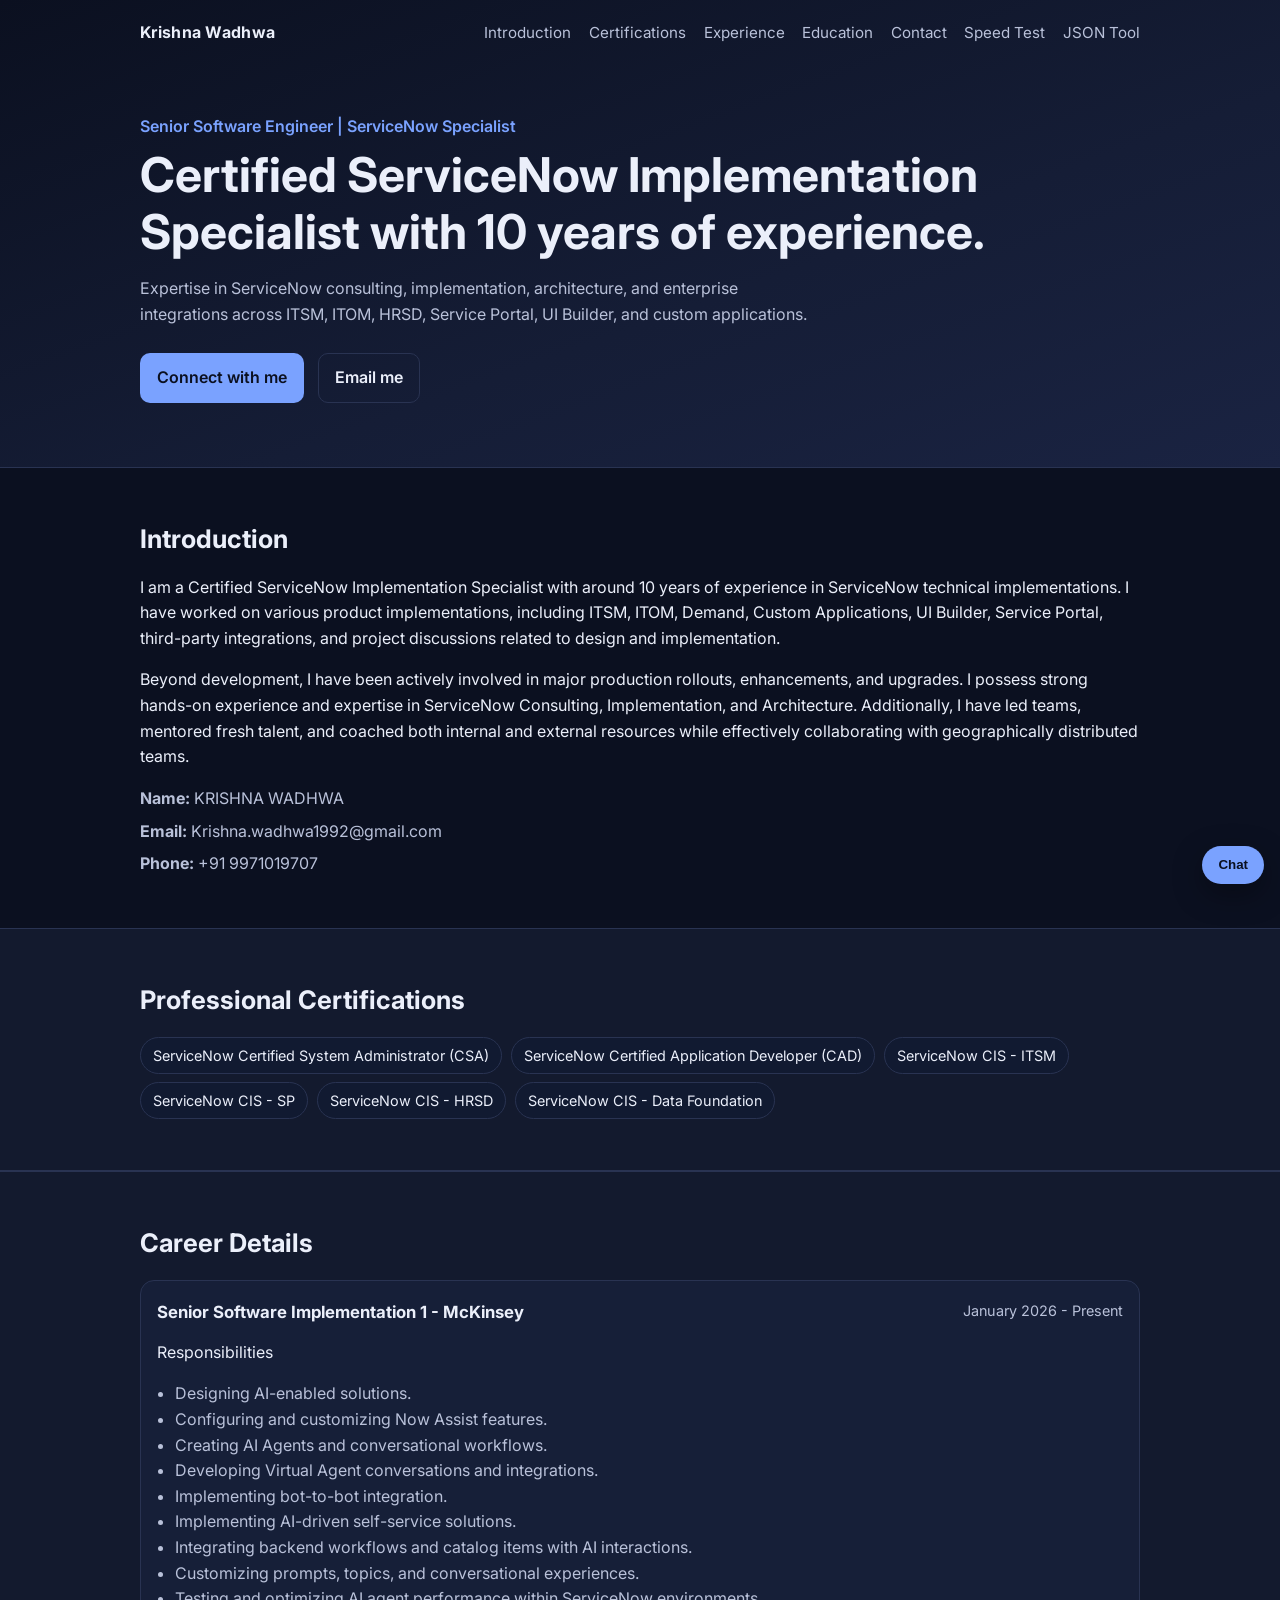
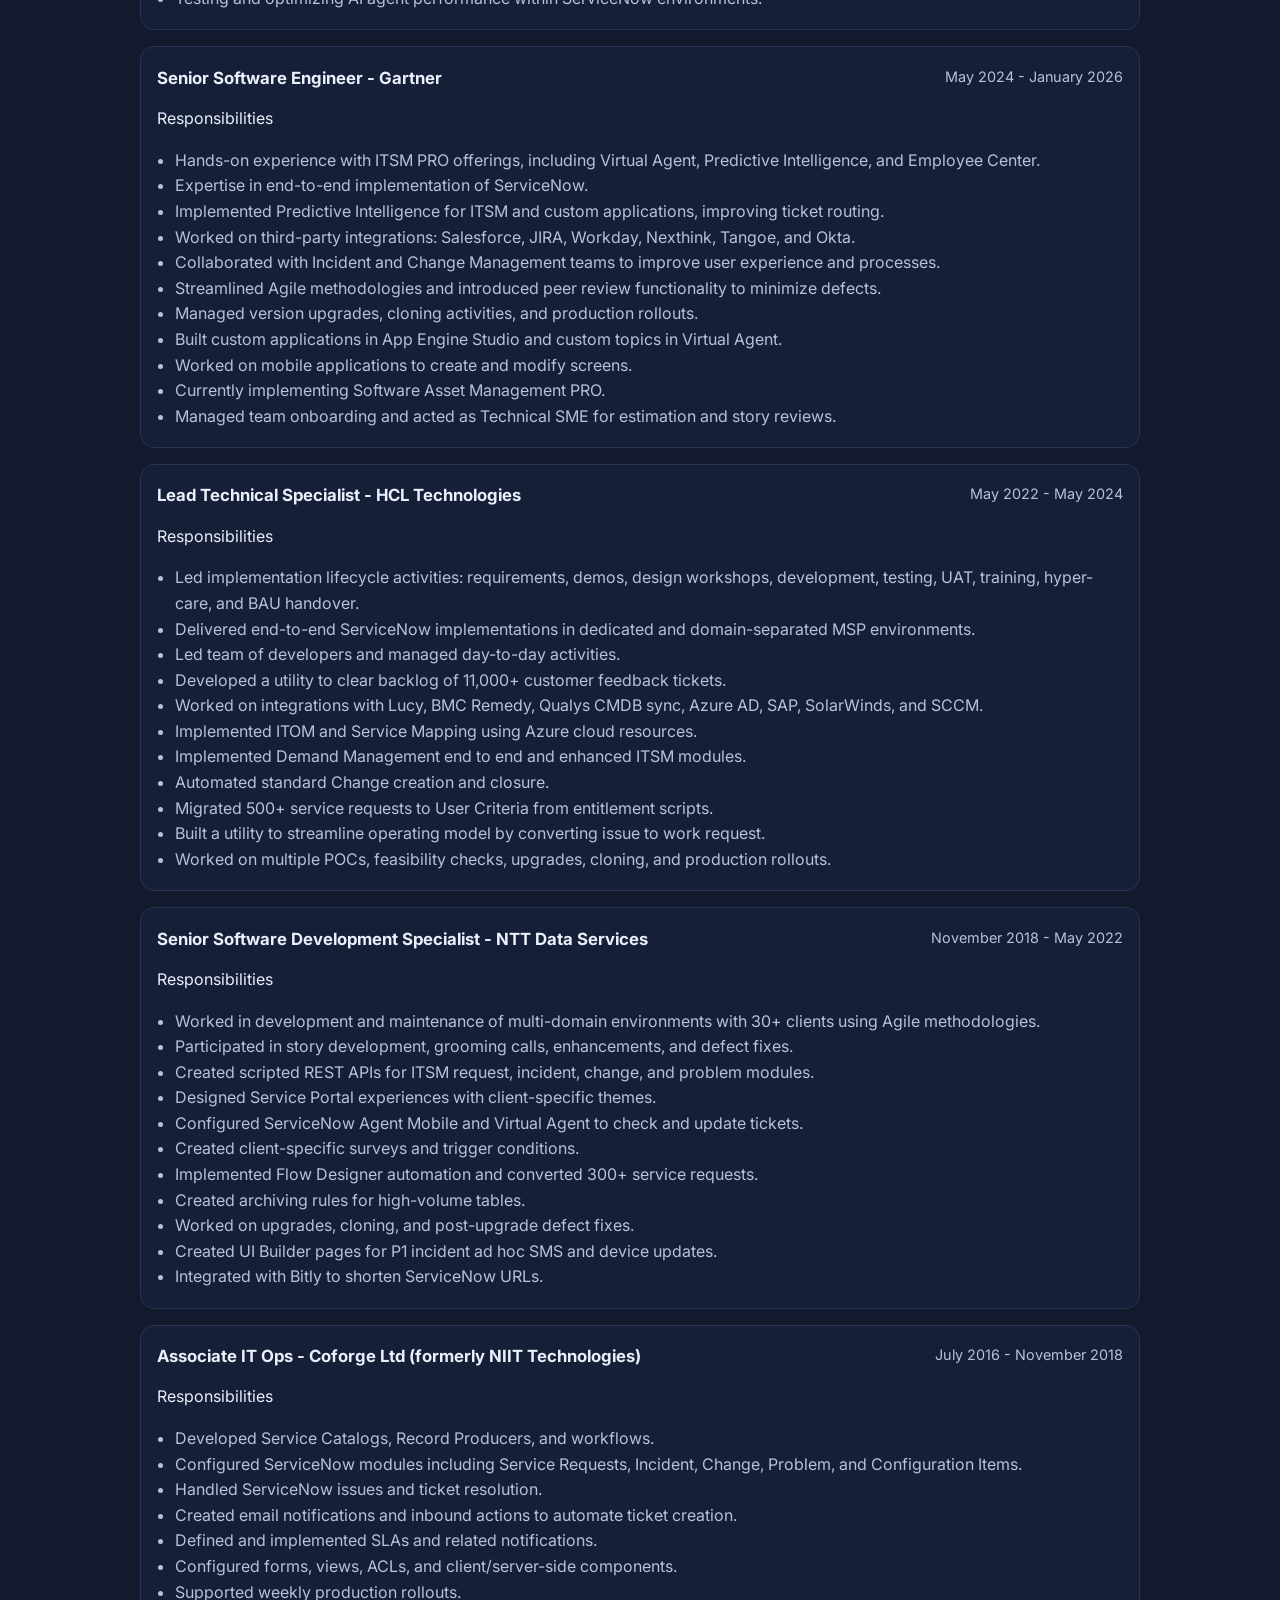
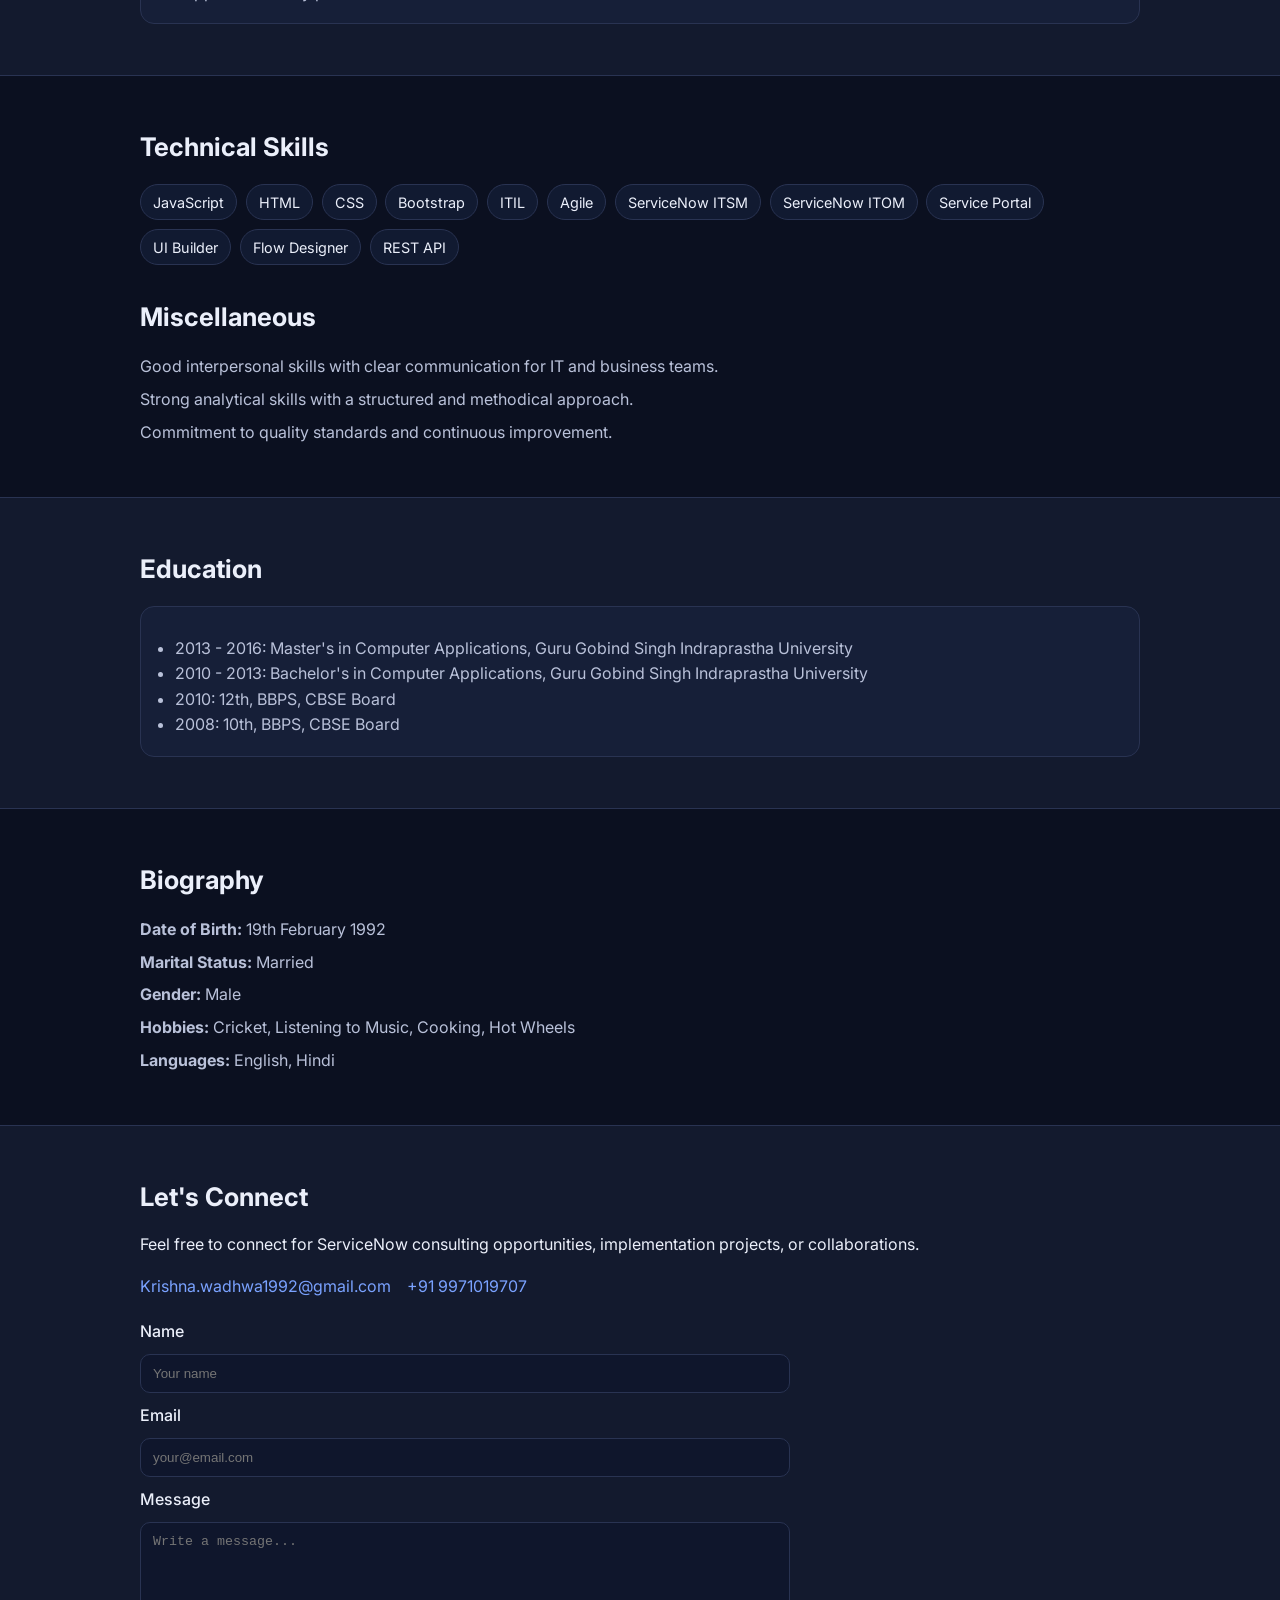
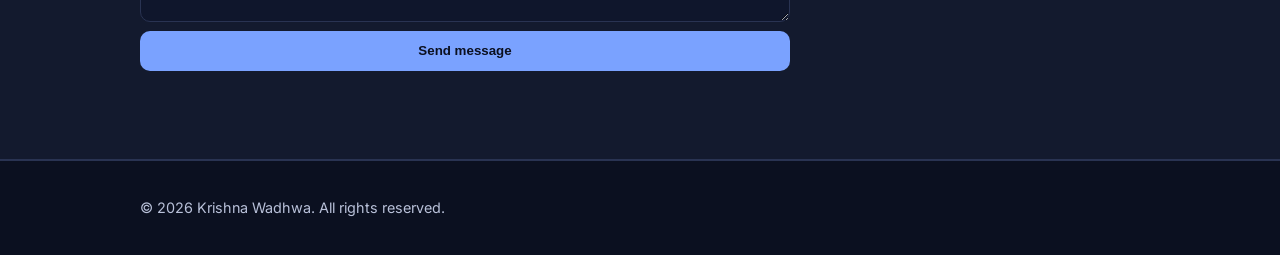
==== index.html @ 8767abd0 "Add bot-to-bot integration to McKinsey responsibilities Co-Authored-By: Claude Sonnet 5 <noreply@ant" ====
<!doctype html>
<html lang="en">
  <head>
    <meta charset="UTF-8" />
    <meta name="viewport" content="width=device-width, initial-scale=1.0" />
    <title>Krishna Wadhwa | Resume</title>
    <meta
      name="description"
      content="Krishna Wadhwa - Certified ServiceNow Implementation Specialist with 10 years of experience in implementation, consulting, and architecture."
    />
    <link rel="preconnect" href="https://fonts.googleapis.com" />
    <link rel="preconnect" href="https://fonts.gstatic.com" crossorigin />
    <link
      href="https://fonts.googleapis.com/css2?family=Inter:wght@400;500;600;700;800&display=swap"
      rel="stylesheet"
    />
    <link rel="stylesheet" href="styles.css" />
  </head>
  <body>
    <header class="hero" id="top">
      <nav class="container nav">
        <a class="logo" href="#top">Krishna Wadhwa</a>
        <div class="nav-links">
          <a href="#about">Introduction</a>
          <a href="#certifications">Certifications</a>
          <a href="#experience">Experience</a>
          <a href="#education">Education</a>
          <a href="#contact">Contact</a>
          <a href="speed-test.html">Speed Test</a>
          <a href="json-tool.html">JSON Tool</a>
        </div>
      </nav>

      <div class="container hero-content">
        <p class="eyebrow">Senior Software Engineer | ServiceNow Specialist</p>
        <h1>Certified ServiceNow Implementation Specialist with <span class="years-exp">10</span> years of experience.</h1>
        <p class="hero-text">
          Expertise in ServiceNow consulting, implementation, architecture, and
          enterprise integrations across ITSM, ITOM, HRSD, Service Portal, UI
          Builder, and custom applications.
        </p>
        <div class="hero-actions">
          <a class="btn btn-primary" href="#contact">Connect with me</a>
          <a class="btn btn-secondary" href="mailto:Krishna.wadhwa1992@gmail.com">Email me</a>
        </div>
      </div>
    </header>

    <main>
      <section class="section container" id="about">
        <h2>Introduction</h2>
        <p>
          I am a Certified ServiceNow Implementation Specialist with around
          <span class="years-exp">10</span> years of experience in ServiceNow
          technical implementations. I have
          worked on various product implementations, including ITSM, ITOM,
          Demand, Custom Applications, UI Builder, Service Portal, third-party
          integrations, and project discussions related to design and
          implementation.
        </p>
        <p>
          Beyond development, I have been actively involved in major production
          rollouts, enhancements, and upgrades. I possess strong hands-on
          experience and expertise in ServiceNow Consulting, Implementation, and
          Architecture. Additionally, I have led teams, mentored fresh talent,
          and coached both internal and external resources while effectively
          collaborating with geographically distributed teams.
        </p>
        <ul class="quick-facts">
          <li><strong>Name:</strong> KRISHNA WADHWA</li>
          <li><strong>Email:</strong> Krishna.wadhwa1992@gmail.com</li>
          <li><strong>Phone:</strong> +91 9971019707</li>
        </ul>
      </section>

      <section class="section section-alt" id="certifications">
        <div class="container">
          <h2>Professional Certifications</h2>
          <ul class="chips">
            <li>ServiceNow Certified System Administrator (CSA)</li>
            <li>ServiceNow Certified Application Developer (CAD)</li>
            <li>ServiceNow CIS - ITSM</li>
            <li>ServiceNow CIS - SP</li>
            <li>ServiceNow CIS - HRSD</li>
            <li>ServiceNow CIS - Data Foundation</li>
          </ul>
        </div>
      </section>

      <section class="section section-alt" id="experience">
        <div class="container">
          <h2>Career Details</h2>
          <article class="card">
            <div class="card-top">
              <h3>Senior Software Implementation 1 - McKinsey</h3>
              <span>January 2026 - Present</span>
            </div>
            <p>Responsibilities</p>
            <ul>
              <li>Designing AI-enabled solutions.</li>
              <li>Configuring and customizing Now Assist features.</li>
              <li>Creating AI Agents and conversational workflows.</li>
              <li>Developing Virtual Agent conversations and integrations.</li>
              <li>Implementing bot-to-bot integration.</li>
              <li>Implementing AI-driven self-service solutions.</li>
              <li>Integrating backend workflows and catalog items with AI interactions.</li>
              <li>Customizing prompts, topics, and conversational experiences.</li>
              <li>Testing and optimizing AI agent performance within ServiceNow environments.</li>
            </ul>
          </article>

          <article class="card">
            <div class="card-top">
              <h3>Senior Software Engineer - Gartner</h3>
              <span>May 2024 - January 2026</span>
            </div>
            <p>Responsibilities</p>
            <ul>
              <li>Hands-on experience with ITSM PRO offerings, including Virtual Agent, Predictive Intelligence, and Employee Center.</li>
              <li>Expertise in end-to-end implementation of ServiceNow.</li>
              <li>Implemented Predictive Intelligence for ITSM and custom applications, improving ticket routing.</li>
              <li>Worked on third-party integrations: Salesforce, JIRA, Workday, Nexthink, Tangoe, and Okta.</li>
              <li>Collaborated with Incident and Change Management teams to improve user experience and processes.</li>
              <li>Streamlined Agile methodologies and introduced peer review functionality to minimize defects.</li>
              <li>Managed version upgrades, cloning activities, and production rollouts.</li>
              <li>Built custom applications in App Engine Studio and custom topics in Virtual Agent.</li>
              <li>Worked on mobile applications to create and modify screens.</li>
              <li>Currently implementing Software Asset Management PRO.</li>
              <li>Managed team onboarding and acted as Technical SME for estimation and story reviews.</li>
            </ul>
          </article>

          <article class="card">
            <div class="card-top">
              <h3>Lead Technical Specialist - HCL Technologies</h3>
              <span>May 2022 - May 2024</span>
            </div>
            <p>Responsibilities</p>
            <ul>
              <li>Led implementation lifecycle activities: requirements, demos, design workshops, development, testing, UAT, training, hyper-care, and BAU handover.</li>
              <li>Delivered end-to-end ServiceNow implementations in dedicated and domain-separated MSP environments.</li>
              <li>Led team of developers and managed day-to-day activities.</li>
              <li>Developed a utility to clear backlog of 11,000+ customer feedback tickets.</li>
              <li>Worked on integrations with Lucy, BMC Remedy, Qualys CMDB sync, Azure AD, SAP, SolarWinds, and SCCM.</li>
              <li>Implemented ITOM and Service Mapping using Azure cloud resources.</li>
              <li>Implemented Demand Management end to end and enhanced ITSM modules.</li>
              <li>Automated standard Change creation and closure.</li>
              <li>Migrated 500+ service requests to User Criteria from entitlement scripts.</li>
              <li>Built a utility to streamline operating model by converting issue to work request.</li>
              <li>Worked on multiple POCs, feasibility checks, upgrades, cloning, and production rollouts.</li>
            </ul>
          </article>

          <article class="card">
            <div class="card-top">
              <h3>Senior Software Development Specialist - NTT Data Services</h3>
              <span>November 2018 - May 2022</span>
            </div>
            <p>Responsibilities</p>
            <ul>
              <li>Worked in development and maintenance of multi-domain environments with 30+ clients using Agile methodologies.</li>
              <li>Participated in story development, grooming calls, enhancements, and defect fixes.</li>
              <li>Created scripted REST APIs for ITSM request, incident, change, and problem modules.</li>
              <li>Designed Service Portal experiences with client-specific themes.</li>
              <li>Configured ServiceNow Agent Mobile and Virtual Agent to check and update tickets.</li>
              <li>Created client-specific surveys and trigger conditions.</li>
              <li>Implemented Flow Designer automation and converted 300+ service requests.</li>
              <li>Created archiving rules for high-volume tables.</li>
              <li>Worked on upgrades, cloning, and post-upgrade defect fixes.</li>
              <li>Created UI Builder pages for P1 incident ad hoc SMS and device updates.</li>
              <li>Integrated with Bitly to shorten ServiceNow URLs.</li>
            </ul>
          </article>

          <article class="card">
            <div class="card-top">
              <h3>Associate IT Ops - Coforge Ltd (formerly NIIT Technologies)</h3>
              <span>July 2016 - November 2018</span>
            </div>
            <p>Responsibilities</p>
            <ul>
              <li>Developed Service Catalogs, Record Producers, and workflows.</li>
              <li>Configured ServiceNow modules including Service Requests, Incident, Change, Problem, and Configuration Items.</li>
              <li>Handled ServiceNow issues and ticket resolution.</li>
              <li>Created email notifications and inbound actions to automate ticket creation.</li>
              <li>Defined and implemented SLAs and related notifications.</li>
              <li>Configured forms, views, ACLs, and client/server-side components.</li>
              <li>Supported weekly production rollouts.</li>
            </ul>
          </article>
        </div>
      </section>

      <section class="section container" id="skills">
        <h2>Technical Skills</h2>
        <ul class="chips">
          <li>JavaScript</li>
          <li>HTML</li>
          <li>CSS</li>
          <li>Bootstrap</li>
          <li>ITIL</li>
          <li>Agile</li>
          <li>ServiceNow ITSM</li>
          <li>ServiceNow ITOM</li>
          <li>Service Portal</li>
          <li>UI Builder</li>
          <li>Flow Designer</li>
          <li>REST API</li>
        </ul>

        <h2 class="sub-heading">Miscellaneous</h2>
        <ul class="quick-facts">
          <li>Good interpersonal skills with clear communication for IT and business teams.</li>
          <li>Strong analytical skills with a structured and methodical approach.</li>
          <li>Commitment to quality standards and continuous improvement.</li>
        </ul>
      </section>

      <section class="section section-alt" id="education">
        <div class="container">
          <h2>Education</h2>
          <article class="card">
            <ul>
              <li>2013 - 2016: Master's in Computer Applications, Guru Gobind Singh Indraprastha University</li>
              <li>2010 - 2013: Bachelor's in Computer Applications, Guru Gobind Singh Indraprastha University</li>
              <li>2010: 12th, BBPS, CBSE Board</li>
              <li>2008: 10th, BBPS, CBSE Board</li>
            </ul>
          </article>
        </div>
      </section>

      <section class="section container" id="biography">
        <h2>Biography</h2>
        <ul class="quick-facts">
          <li><strong>Date of Birth:</strong> 19th February 1992</li>
          <li><strong>Marital Status:</strong> Married</li>
          <li><strong>Gender:</strong> Male</li>
          <li><strong>Hobbies:</strong> Cricket, Listening to Music, Cooking, Hot Wheels</li>
          <li><strong>Languages:</strong> English, Hindi</li>
        </ul>
      </section>

      <section class="section section-alt" id="contact">
        <div class="container">
          <h2>Let's Connect</h2>
          <p>
            Feel free to connect for ServiceNow consulting opportunities,
            implementation projects, or collaborations.
          </p>

          <div class="contact-links">
            <a href="mailto:Krishna.wadhwa1992@gmail.com">Krishna.wadhwa1992@gmail.com</a>
            <a href="tel:+919971019707">+91 9971019707</a>
          </div>

          <form class="contact-form" id="contact-form">
            <label for="name">Name</label>
            <input id="name" name="name" type="text" placeholder="Your name" required />

            <label for="email">Email</label>
            <input id="email" name="email" type="email" placeholder="your@email.com" required />

            <label for="message">Message</label>
            <textarea
              id="message"
              name="message"
              rows="5"
              placeholder="Write a message..."
              required
            ></textarea>

            <button class="btn btn-primary" type="submit">Send message</button>
            <p class="form-note" id="form-note" aria-live="polite"></p>
          </form>
        </div>
      </section>
    </main>

    <footer class="footer">
      <div class="container">
        <p>&copy; <span id="year"></span> Krishna Wadhwa. All rights reserved.</p>
      </div>
    </footer>

    <button
      class="chat-toggle"
      id="chat-toggle"
      type="button"
      aria-label="Open chat assistant"
      aria-expanded="false"
      aria-controls="chat-widget"
    >
      Chat
    </button>

    <section class="chat-widget" id="chat-widget" aria-live="polite" hidden>
      <div class="chat-header">
        <h3>Krishna's Assistant</h3>
        <div class="chat-header-actions">
          <button
            class="chat-minimize"
            id="chat-minimize"
            type="button"
            aria-label="Minimize chat"
            aria-expanded="true"
          >
            -
          </button>
          <button class="chat-close" id="chat-close" type="button" aria-label="Close chat">
            x
          </button>
        </div>
      </div>
      <div class="chat-messages" id="chat-messages">
        <div class="chat-message bot">
          Hi! Ask me about Krishna's experience, certifications, skills, or contact details.
        </div>
      </div>
      <form class="chat-input-row" id="chat-form">
        <input
          id="chat-input"
          type="text"
          placeholder="Type your question..."
          autocomplete="off"
          required
        />
        <button type="submit" class="btn btn-primary">Send</button>
      </form>
    </section>

    <script src="script.js"></script>
  </body>
</html>
---- styles.css ----
:root {
  --bg: #0b1020;
  --bg-alt: #131a2e;
  --text: #ebeffa;
  --muted: #b9c1d9;
  --primary: #7aa2ff;
  --primary-strong: #5f8dff;
  --card: #161f38;
  --border: #293352;
  --success: #59d29d;
}

* {
  box-sizing: border-box;
}

html {
  scroll-behavior: smooth;
}

body {
  margin: 0;
  font-family: "Inter", system-ui, -apple-system, Segoe UI, Roboto, sans-serif;
  background: var(--bg);
  color: var(--text);
  line-height: 1.6;
}

a {
  color: var(--primary);
  text-decoration: none;
}

a:hover {
  color: var(--primary-strong);
}

.container {
  width: min(1000px, 92%);
  margin: 0 auto;
}

.hero {
  background: linear-gradient(160deg, #0b1020, #151d36 60%, #1a2342);
  border-bottom: 1px solid var(--border);
}

.nav {
  display: flex;
  align-items: center;
  justify-content: space-between;
  padding: 1.25rem 0;
}

.logo {
  color: var(--text);
  font-weight: 700;
  letter-spacing: 0.3px;
}

.nav-links {
  display: flex;
  gap: 1.1rem;
  flex-wrap: wrap;
}

.nav-links a {
  color: var(--muted);
  font-size: 0.95rem;
}

.hero-content {
  padding: 3rem 0 4rem;
}

.eyebrow {
  margin: 0;
  color: var(--primary);
  font-weight: 600;
}

h1 {
  margin: 0.5rem 0 0;
  font-size: clamp(2rem, 3.8vw, 3rem);
  line-height: 1.18;
}

.hero-text {
  color: var(--muted);
  max-width: 670px;
  margin: 1rem 0 0;
}

.hero-actions {
  display: flex;
  gap: 0.85rem;
  margin-top: 1.6rem;
  flex-wrap: wrap;
}

.btn {
  border-radius: 10px;
  padding: 0.7rem 1rem;
  display: inline-flex;
  align-items: center;
  justify-content: center;
  font-weight: 600;
  border: 1px solid transparent;
  cursor: pointer;
}

.btn-primary {
  background: var(--primary);
  color: #0b1020;
}

.btn-primary:hover {
  background: var(--primary-strong);
  color: #060911;
}

.btn-secondary {
  border-color: var(--border);
  color: var(--text);
  background: transparent;
}

.section {
  padding: 3.2rem 0;
}

.section-alt {
  background: var(--bg-alt);
  border-top: 1px solid var(--border);
  border-bottom: 1px solid var(--border);
}

h2 {
  margin: 0;
  font-size: 1.6rem;
}

.sub-heading {
  margin-top: 2rem;
}

p {
  margin-top: 0.9rem;
}

.quick-facts {
  list-style: none;
  padding: 0;
  margin: 1rem 0 0;
  color: var(--muted);
  display: grid;
  gap: 0.45rem;
}

.card {
  background: var(--card);
  border: 1px solid var(--border);
  border-radius: 14px;
  padding: 1.1rem 1rem;
  margin-top: 1rem;
}

.card-top {
  display: flex;
  justify-content: space-between;
  gap: 0.5rem;
  flex-wrap: wrap;
}

.card h3 {
  margin: 0;
  font-size: 1.05rem;
}

.card span {
  color: var(--muted);
  font-size: 0.9rem;
}

.card ul {
  margin: 0.7rem 0 0;
  padding-left: 1.1rem;
  color: var(--muted);
}

.project-grid {
  display: grid;
  grid-template-columns: repeat(3, minmax(0, 1fr));
  gap: 1rem;
  margin-top: 1rem;
}

.chips {
  margin: 1rem 0 0;
  padding: 0;
  list-style: none;
  display: flex;
  flex-wrap: wrap;
  gap: 0.55rem;
}

.chips li {
  border: 1px solid var(--border);
  background: #111a31;
  border-radius: 999px;
  padding: 0.35rem 0.75rem;
  font-size: 0.9rem;
}

.contact-links {
  display: flex;
  flex-wrap: wrap;
  gap: 1rem;
  margin: 1rem 0 1.2rem;
}

.contact-links a {
  overflow-wrap: anywhere;
}

.contact-form {
  max-width: 650px;
  display: grid;
  gap: 0.6rem;
}

label {
  font-weight: 500;
}

input,
textarea {
  width: 100%;
  border: 1px solid var(--border);
  background: #0f162c;
  color: var(--text);
  border-radius: 10px;
  padding: 0.7rem 0.75rem;
}

input:focus,
textarea:focus {
  outline: 2px solid var(--primary);
  outline-offset: 1px;
}

.form-note {
  margin: 0.25rem 0 0;
  color: var(--success);
  min-height: 1.5rem;
}

.footer {
  border-top: 1px solid var(--border);
  padding: 1.3rem 0;
  color: var(--muted);
  font-size: 0.9rem;
}

.chat-toggle {
  position: fixed;
  right: 1rem;
  bottom: 1rem;
  z-index: 1000;
  border: 0;
  background: var(--primary);
  color: #0b1020;
  font-weight: 700;
  border-radius: 999px;
  padding: 0.72rem 1rem;
  cursor: pointer;
  box-shadow: 0 10px 30px rgba(0, 0, 0, 0.35);
}

.chat-widget {
  position: fixed;
  right: 1rem;
  bottom: 4.3rem;
  z-index: 1001;
  width: min(360px, calc(100vw - 2rem));
  background: #0f162c;
  border: 1px solid var(--border);
  border-radius: 14px;
  display: grid;
  grid-template-rows: auto 1fr auto;
  overflow: hidden;
  box-shadow: 0 20px 45px rgba(0, 0, 0, 0.45);
}

.chat-widget[hidden] {
  display: none !important;
}

.chat-header {
  display: flex;
  align-items: center;
  justify-content: space-between;
  padding: 0.75rem 0.9rem;
  border-bottom: 1px solid var(--border);
}

.chat-header h3 {
  margin: 0;
  font-size: 0.95rem;
}

.chat-header-actions {
  display: flex;
  gap: 0.45rem;
}

.chat-minimize,
.chat-close {
  border: 1px solid var(--border);
  background: transparent;
  color: var(--muted);
  border-radius: 8px;
  cursor: pointer;
  padding: 0.2rem 0.45rem;
}

.chat-widget.collapsed .chat-messages,
.chat-widget.collapsed .chat-input-row {
  display: none;
}

.chat-widget.collapsed {
  grid-template-rows: auto;
}

.chat-messages {
  max-height: 320px;
  overflow-y: auto;
  padding: 0.85rem;
  display: grid;
  gap: 0.55rem;
}

.chat-message {
  font-size: 0.9rem;
  line-height: 1.45;
  max-width: 90%;
  padding: 0.55rem 0.65rem;
  border-radius: 10px;
}

.chat-message.user {
  justify-self: end;
  background: var(--primary);
  color: #081027;
}

.chat-message.bot {
  background: #192544;
  color: var(--text);
}

.chat-input-row {
  border-top: 1px solid var(--border);
  padding: 0.65rem;
  display: grid;
  grid-template-columns: 1fr auto;
  gap: 0.55rem;
}

.chat-input-row input {
  margin: 0;
}

.chat-input-row .btn {
  width: auto;
}

@media (max-width: 860px) {
  .section {
    padding: 2.6rem 0;
  }

  h2 {
    font-size: 1.4rem;
  }

  .card {
    padding: 1rem 0.9rem;
  }

  .card ul {
    padding-left: 1rem;
  }

  .project-grid {
    grid-template-columns: 1fr;
  }
}

@media (max-width: 620px) {
  .container {
    width: min(1000px, 94%);
  }

  .nav {
    flex-direction: column;
    align-items: flex-start;
    gap: 0.75rem;
  }

  .nav-links {
    width: 100%;
    overflow-x: auto;
    flex-wrap: nowrap;
    padding-bottom: 0.25rem;
    scrollbar-width: thin;
  }

  .nav-links a {
    white-space: nowrap;
    background: #111a31;
    border: 1px solid var(--border);
    border-radius: 999px;
    padding: 0.25rem 0.65rem;
    font-size: 0.88rem;
  }

  .hero-content {
    padding: 2rem 0 2.5rem;
  }

  h1 {
    font-size: 1.6rem;
  }

  .hero-text {
    font-size: 0.95rem;
  }

  .hero-actions {
    width: 100%;
  }

  .btn {
    width: 100%;
  }

  .chips li {
    font-size: 0.82rem;
    padding: 0.3rem 0.6rem;
  }

  .contact-links {
    display: grid;
    gap: 0.6rem;
  }

  .chat-widget {
    right: 0.6rem;
    left: 0.6rem;
    bottom: 4rem;
    width: auto;
  }

  .chat-toggle {
    right: 0.6rem;
    bottom: 0.6rem;
  }
}
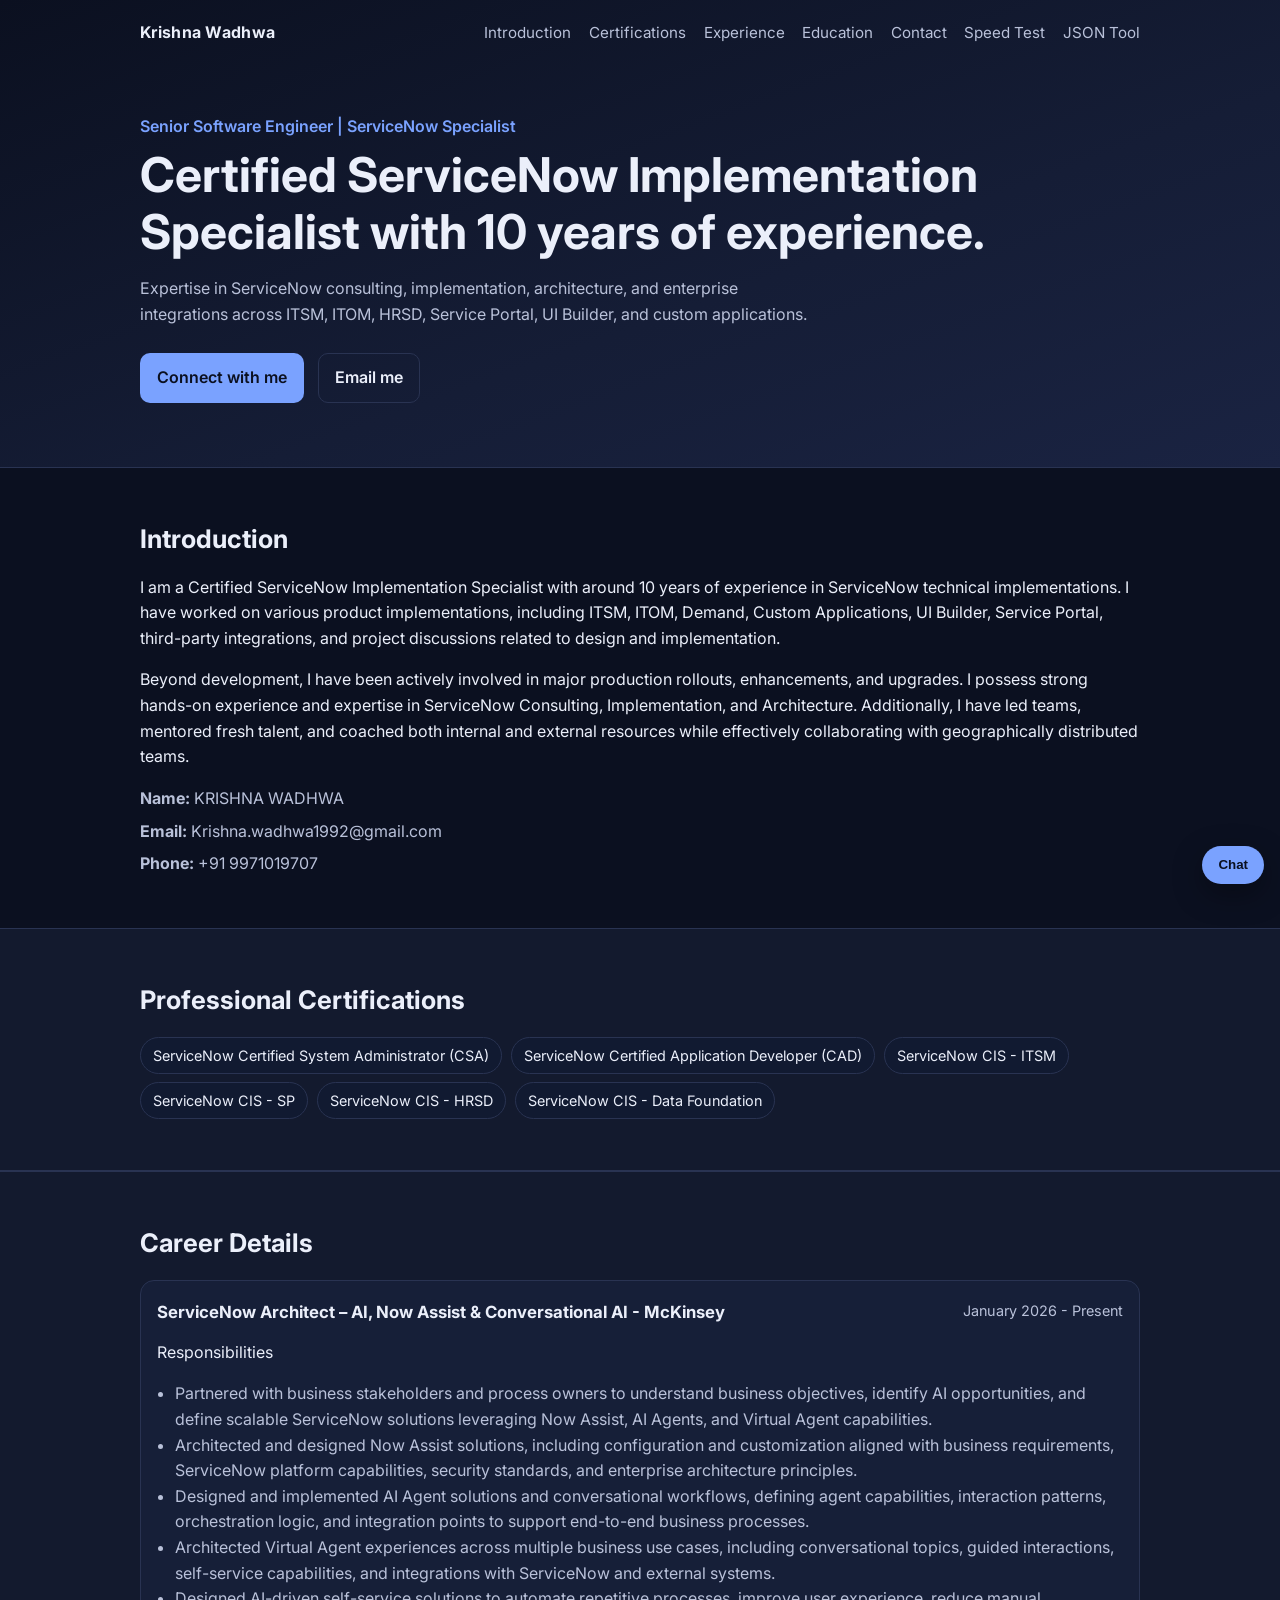
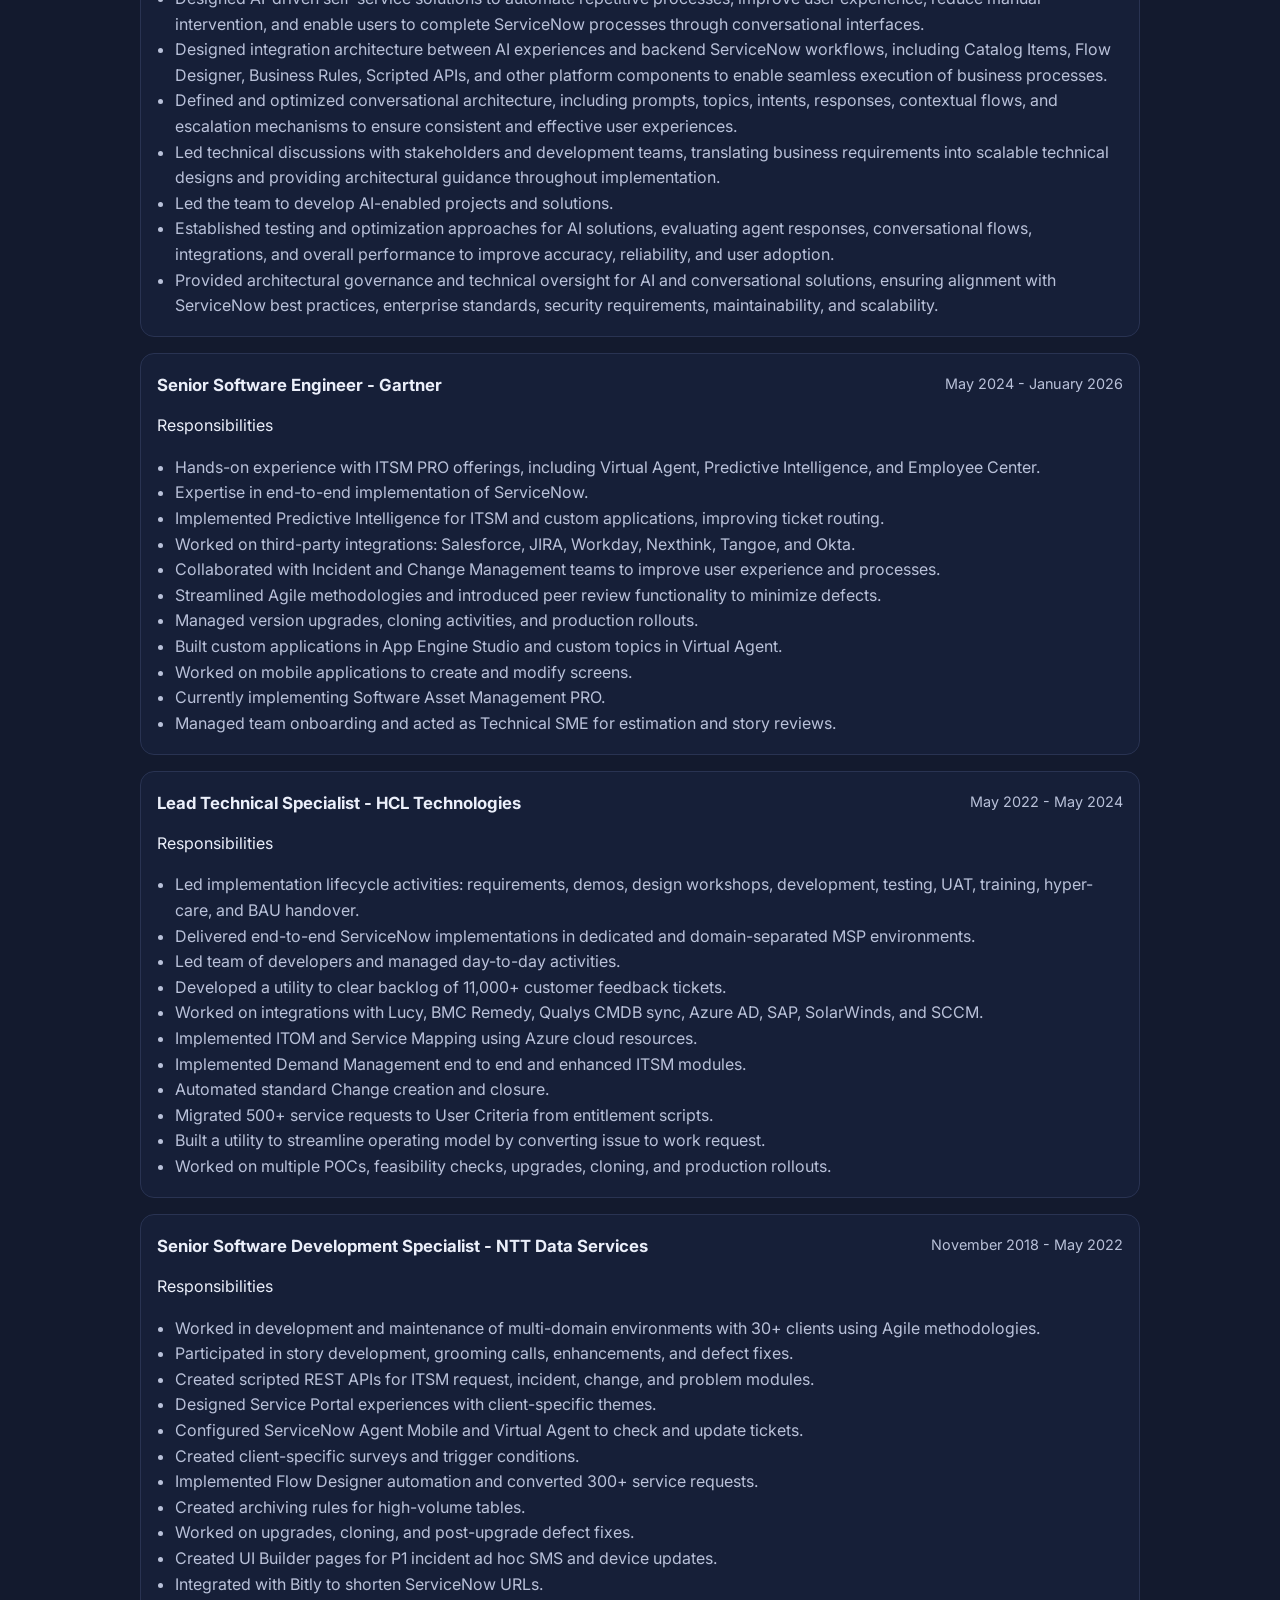
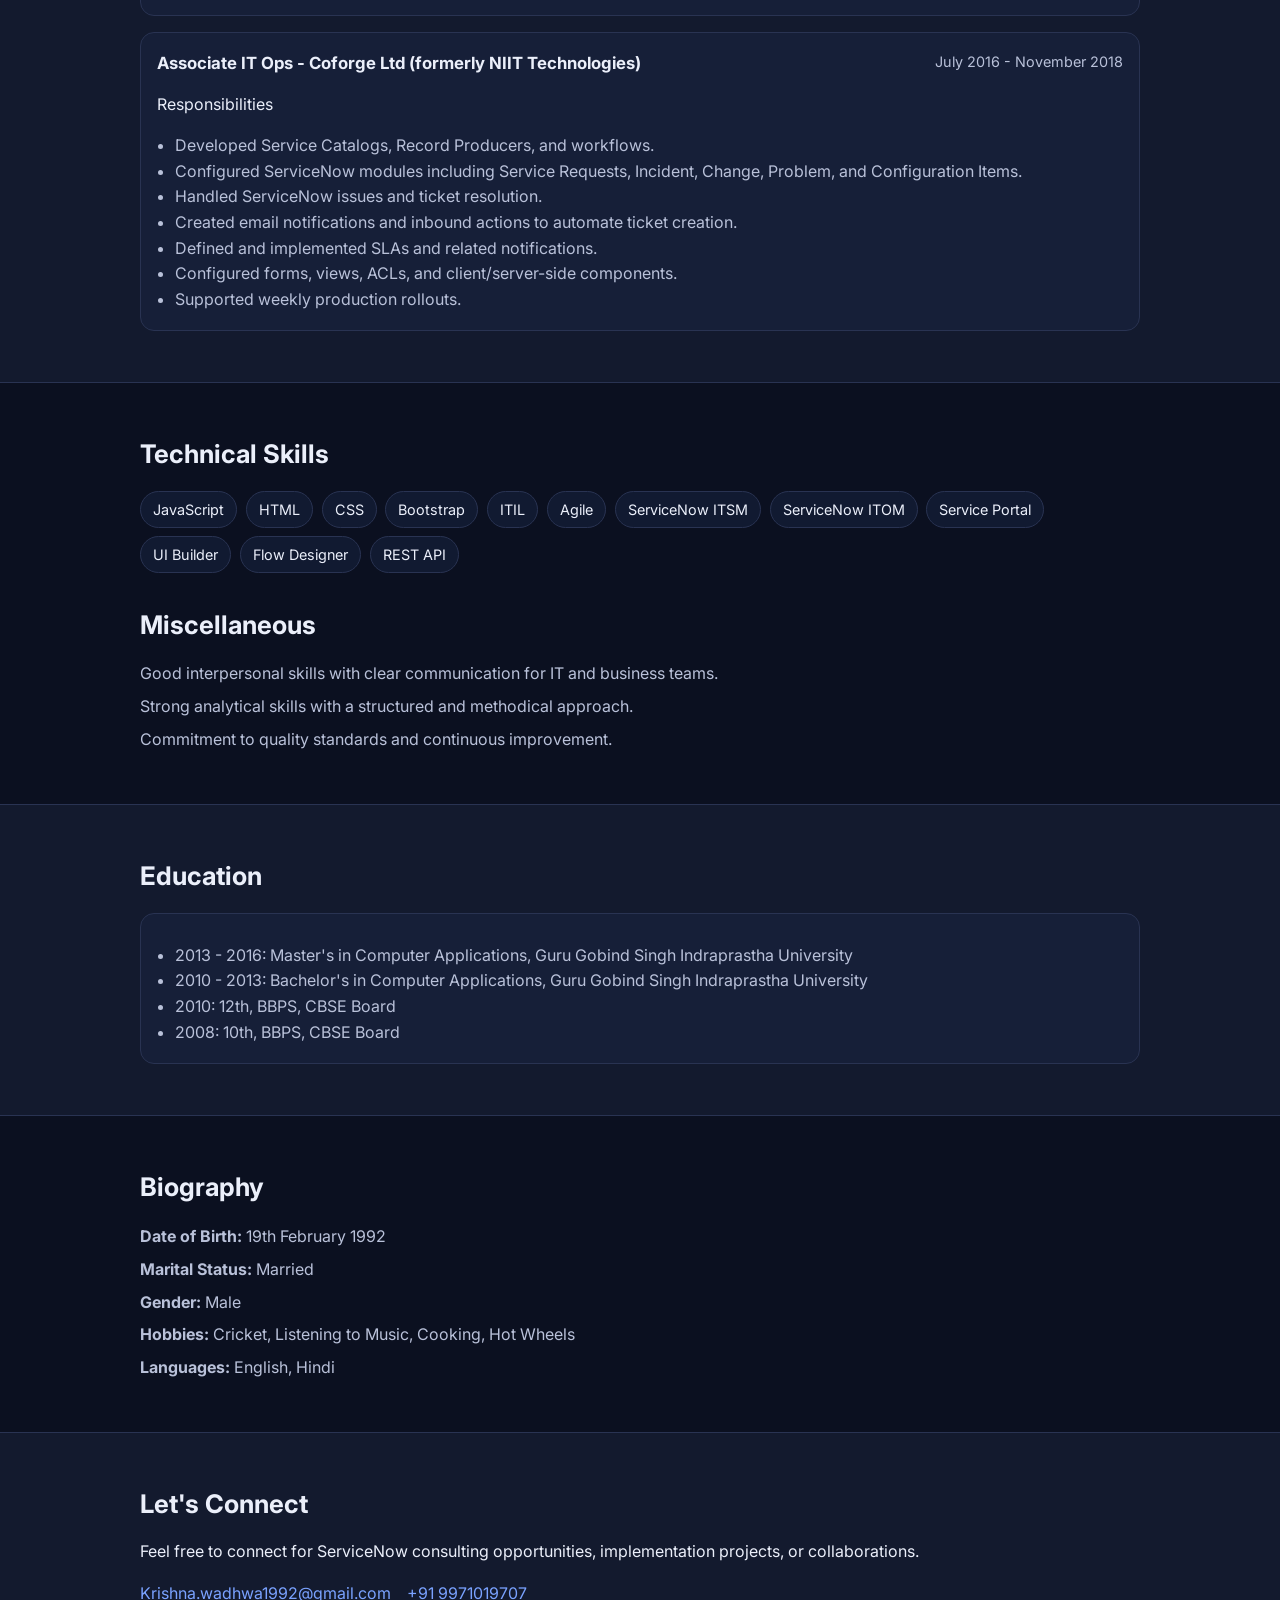
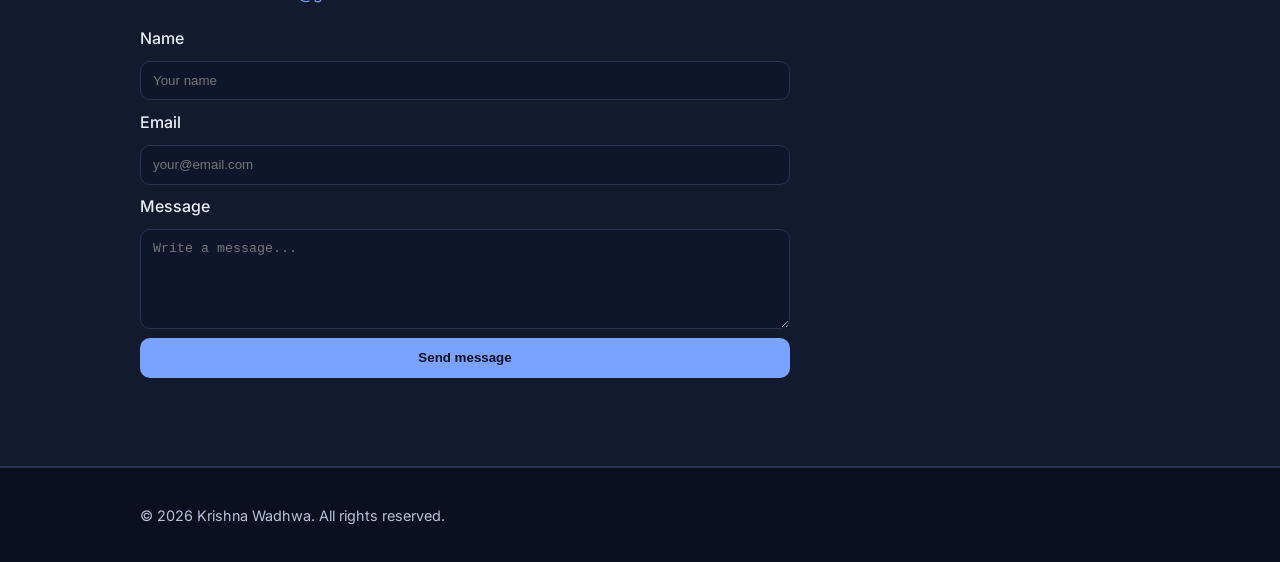
==== commit 667e9d91: "Update McKinsey role to ServiceNow Architect - AI, Now Assist & Conversational AI Replaces the title" ====
--- a/index.html
+++ b/index.html
@@ -92,20 +92,22 @@
           <h2>Career Details</h2>
           <article class="card">
             <div class="card-top">
-              <h3>Senior Software Implementation 1 - McKinsey</h3>
+              <h3>ServiceNow Architect – AI, Now Assist &amp; Conversational AI - McKinsey</h3>
               <span>January 2026 - Present</span>
             </div>
             <p>Responsibilities</p>
             <ul>
-              <li>Designing AI-enabled solutions.</li>
-              <li>Configuring and customizing Now Assist features.</li>
-              <li>Creating AI Agents and conversational workflows.</li>
-              <li>Developing Virtual Agent conversations and integrations.</li>
-              <li>Implementing bot-to-bot integration.</li>
-              <li>Implementing AI-driven self-service solutions.</li>
-              <li>Integrating backend workflows and catalog items with AI interactions.</li>
-              <li>Customizing prompts, topics, and conversational experiences.</li>
-              <li>Testing and optimizing AI agent performance within ServiceNow environments.</li>
+              <li>Partnered with business stakeholders and process owners to understand business objectives, identify AI opportunities, and define scalable ServiceNow solutions leveraging Now Assist, AI Agents, and Virtual Agent capabilities.</li>
+              <li>Architected and designed Now Assist solutions, including configuration and customization aligned with business requirements, ServiceNow platform capabilities, security standards, and enterprise architecture principles.</li>
+              <li>Designed and implemented AI Agent solutions and conversational workflows, defining agent capabilities, interaction patterns, orchestration logic, and integration points to support end-to-end business processes.</li>
+              <li>Architected Virtual Agent experiences across multiple business use cases, including conversational topics, guided interactions, self-service capabilities, and integrations with ServiceNow and external systems.</li>
+              <li>Designed AI-driven self-service solutions to automate repetitive processes, improve user experience, reduce manual intervention, and enable users to complete ServiceNow processes through conversational interfaces.</li>
+              <li>Designed integration architecture between AI experiences and backend ServiceNow workflows, including Catalog Items, Flow Designer, Business Rules, Scripted APIs, and other platform components to enable seamless execution of business processes.</li>
+              <li>Defined and optimized conversational architecture, including prompts, topics, intents, responses, contextual flows, and escalation mechanisms to ensure consistent and effective user experiences.</li>
+              <li>Led technical discussions with stakeholders and development teams, translating business requirements into scalable technical designs and providing architectural guidance throughout implementation.</li>
+              <li>Led the team to develop AI-enabled projects and solutions.</li>
+              <li>Established testing and optimization approaches for AI solutions, evaluating agent responses, conversational flows, integrations, and overall performance to improve accuracy, reliability, and user adoption.</li>
+              <li>Provided architectural governance and technical oversight for AI and conversational solutions, ensuring alignment with ServiceNow best practices, enterprise standards, security requirements, maintainability, and scalability.</li>
             </ul>
           </article>
 
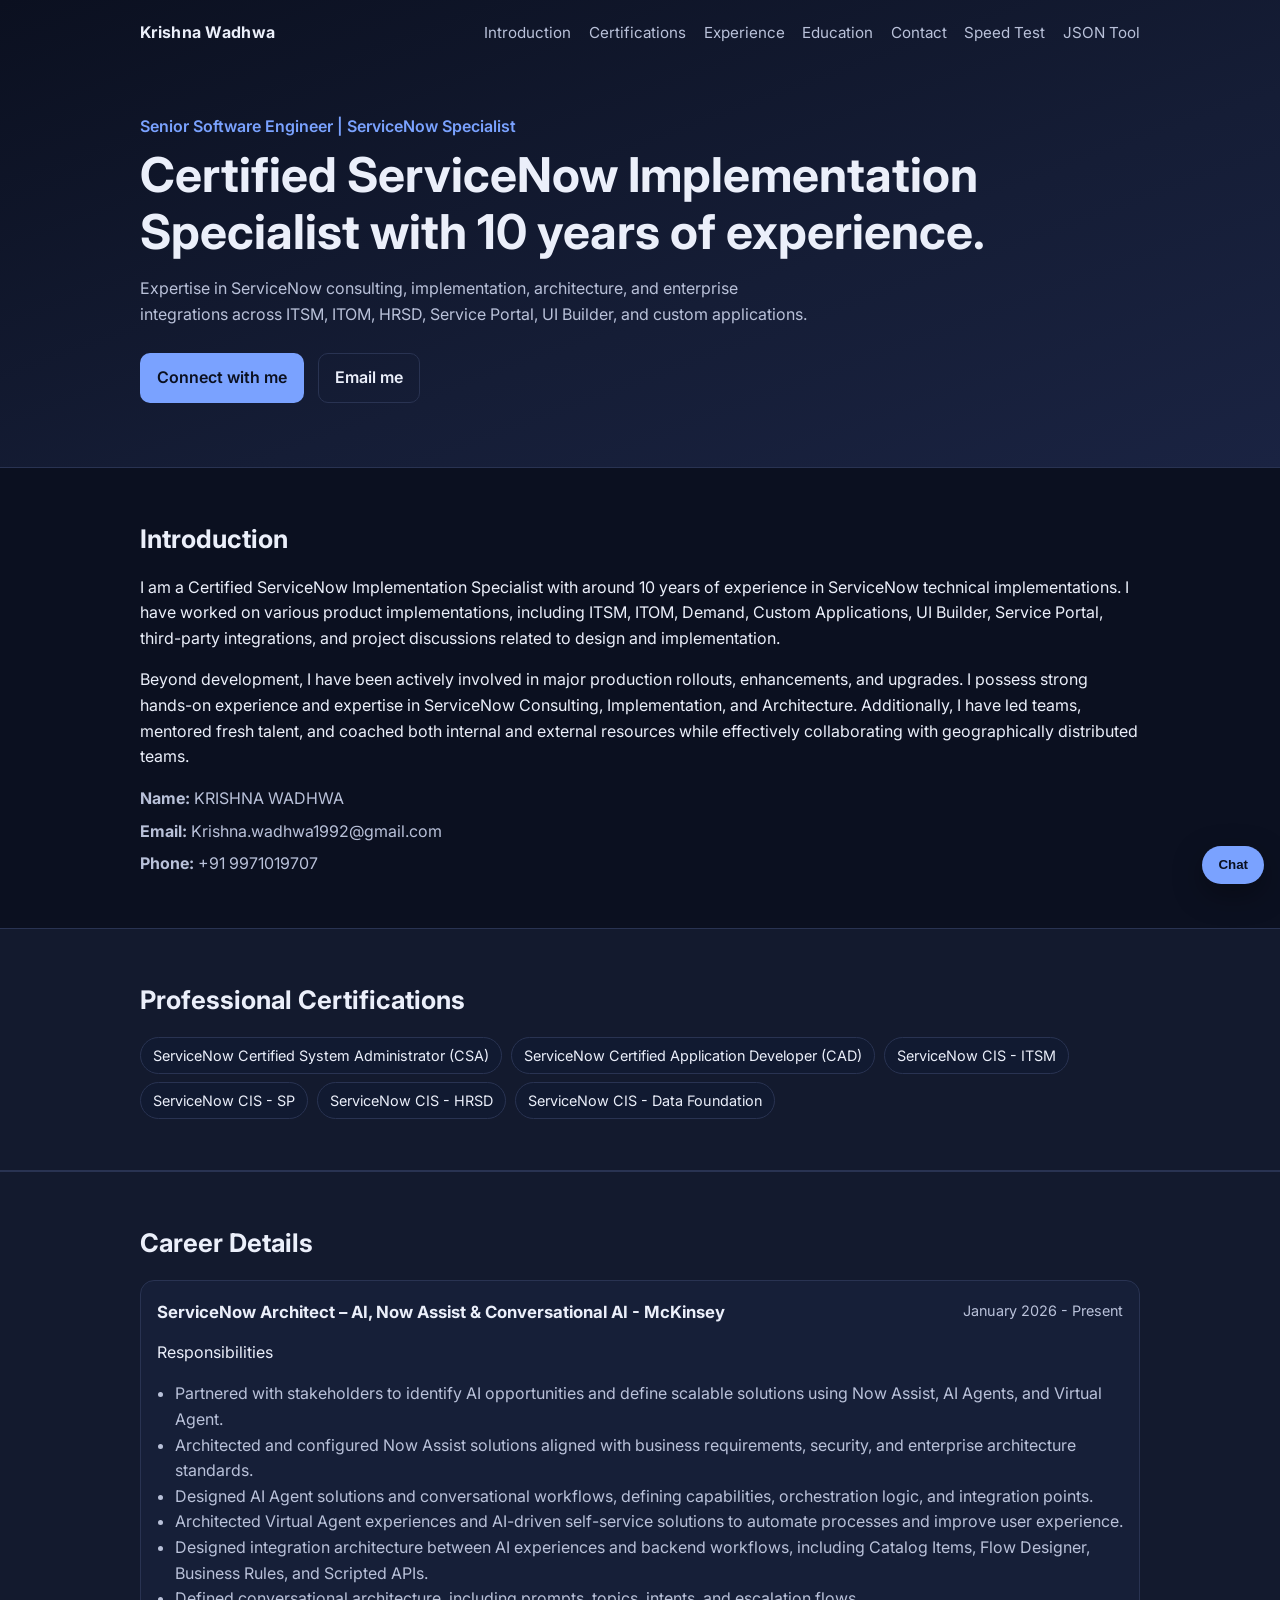
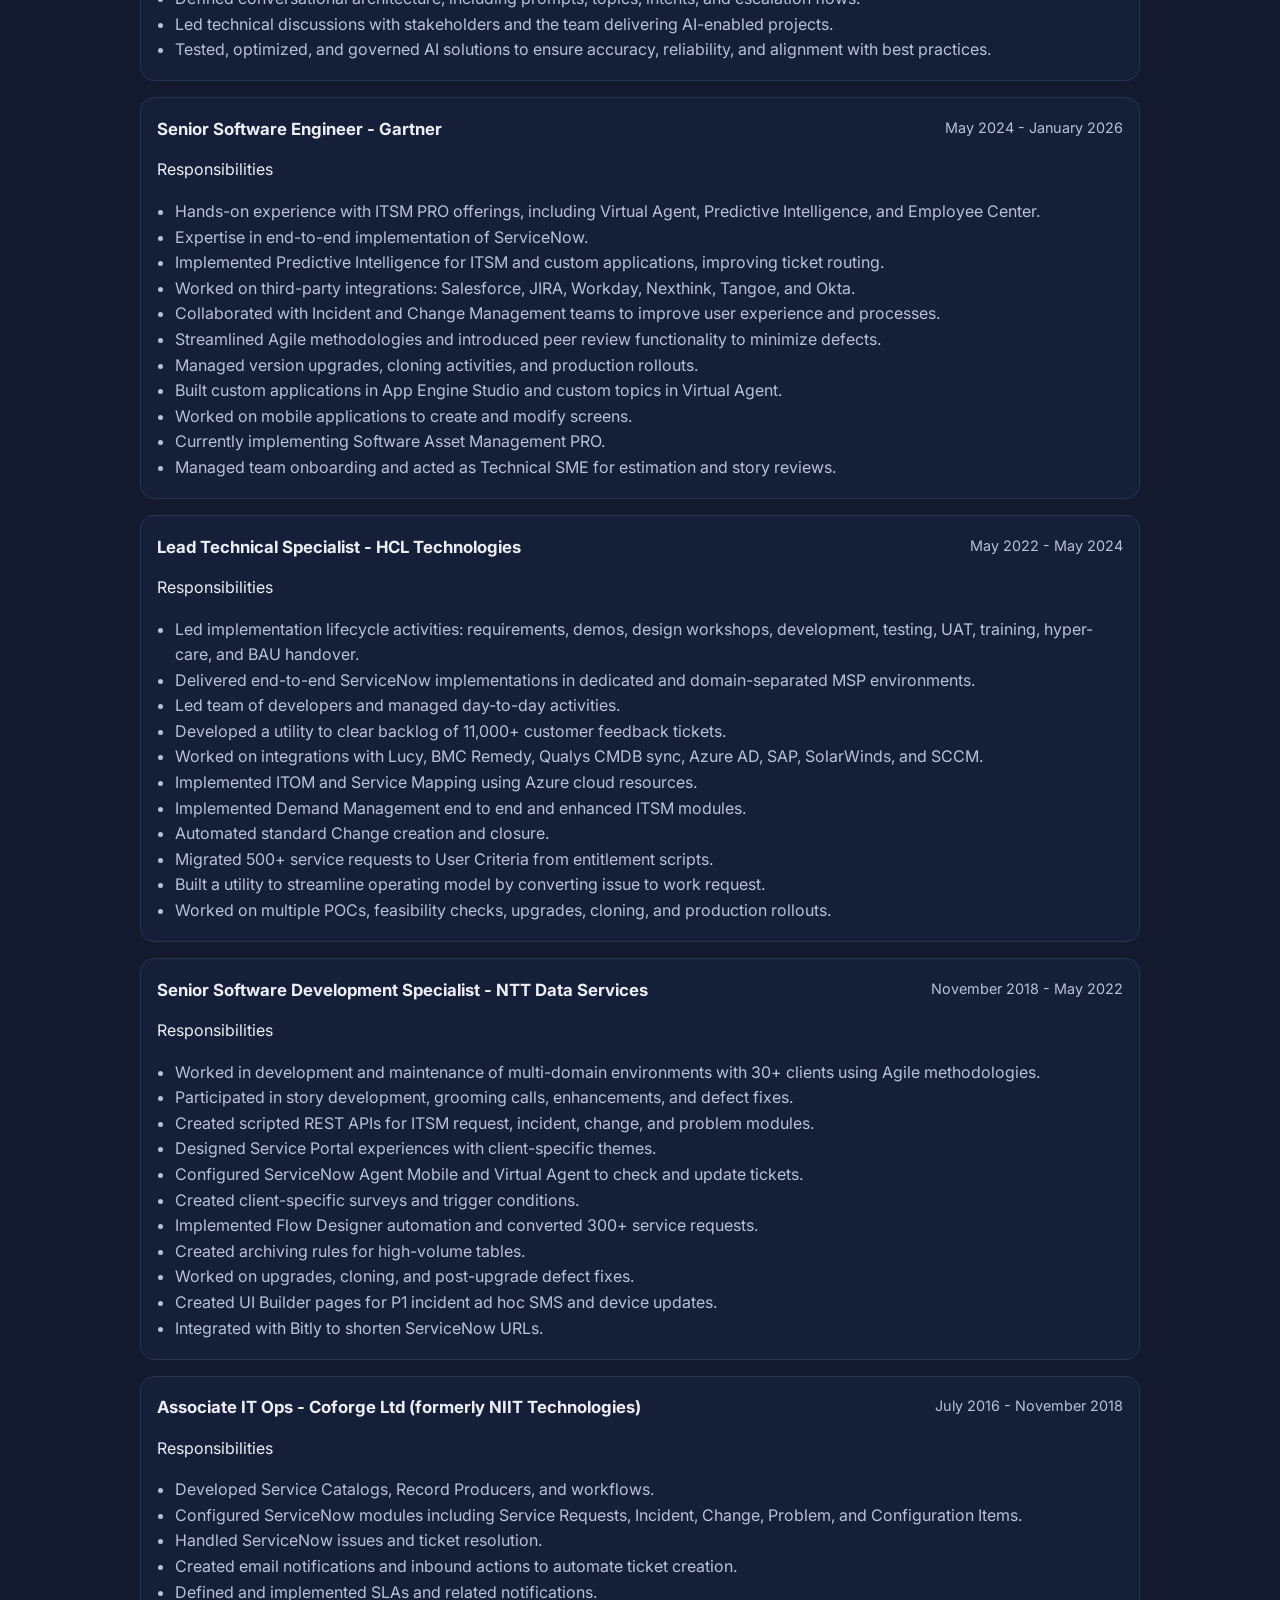
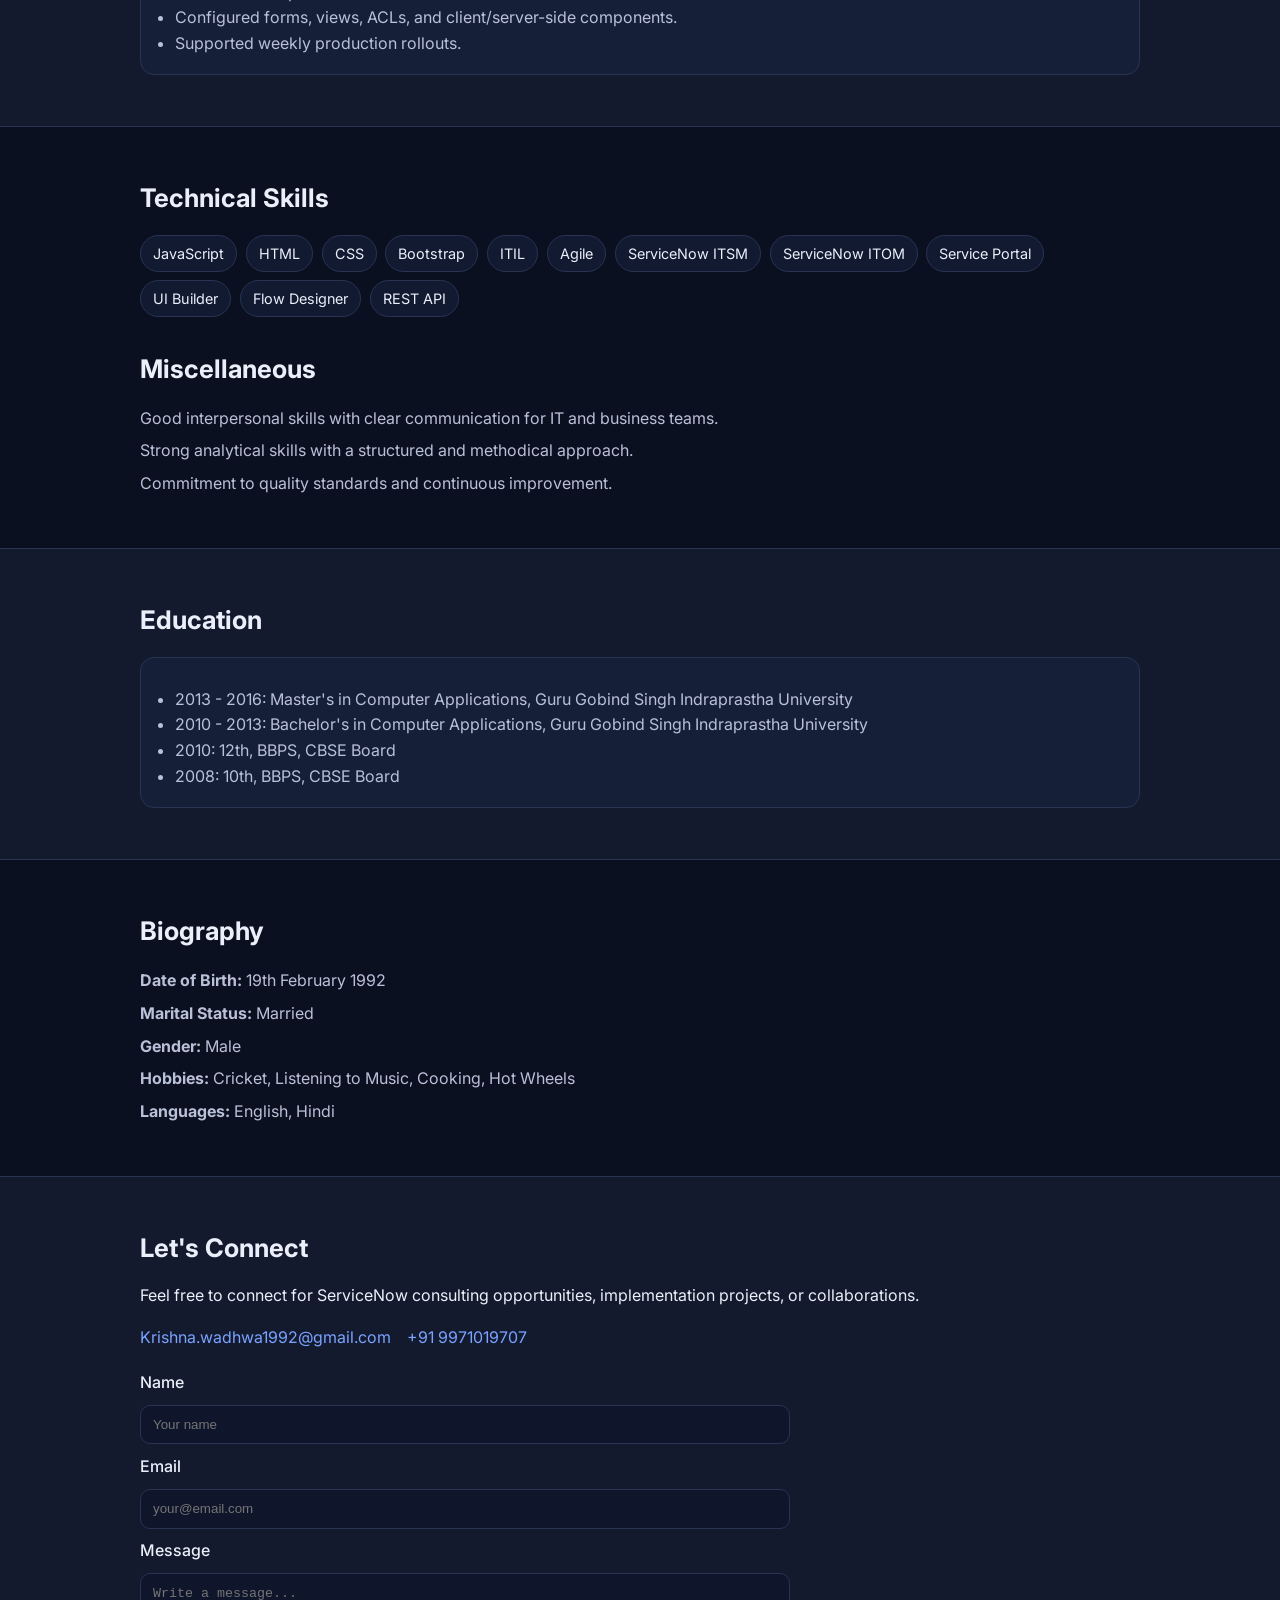
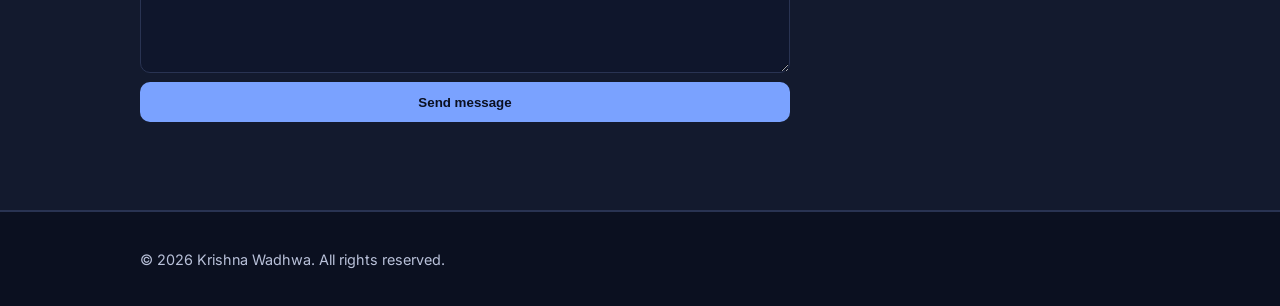
==== commit f7479cef: "Condense McKinsey responsibilities for conciseness Co-Authored-By: Claude Sonnet 5 <noreply@anthropi" ====
--- a/index.html
+++ b/index.html
@@ -97,17 +97,14 @@
             </div>
             <p>Responsibilities</p>
             <ul>
-              <li>Partnered with business stakeholders and process owners to understand business objectives, identify AI opportunities, and define scalable ServiceNow solutions leveraging Now Assist, AI Agents, and Virtual Agent capabilities.</li>
-              <li>Architected and designed Now Assist solutions, including configuration and customization aligned with business requirements, ServiceNow platform capabilities, security standards, and enterprise architecture principles.</li>
-              <li>Designed and implemented AI Agent solutions and conversational workflows, defining agent capabilities, interaction patterns, orchestration logic, and integration points to support end-to-end business processes.</li>
-              <li>Architected Virtual Agent experiences across multiple business use cases, including conversational topics, guided interactions, self-service capabilities, and integrations with ServiceNow and external systems.</li>
-              <li>Designed AI-driven self-service solutions to automate repetitive processes, improve user experience, reduce manual intervention, and enable users to complete ServiceNow processes through conversational interfaces.</li>
-              <li>Designed integration architecture between AI experiences and backend ServiceNow workflows, including Catalog Items, Flow Designer, Business Rules, Scripted APIs, and other platform components to enable seamless execution of business processes.</li>
-              <li>Defined and optimized conversational architecture, including prompts, topics, intents, responses, contextual flows, and escalation mechanisms to ensure consistent and effective user experiences.</li>
-              <li>Led technical discussions with stakeholders and development teams, translating business requirements into scalable technical designs and providing architectural guidance throughout implementation.</li>
-              <li>Led the team to develop AI-enabled projects and solutions.</li>
-              <li>Established testing and optimization approaches for AI solutions, evaluating agent responses, conversational flows, integrations, and overall performance to improve accuracy, reliability, and user adoption.</li>
-              <li>Provided architectural governance and technical oversight for AI and conversational solutions, ensuring alignment with ServiceNow best practices, enterprise standards, security requirements, maintainability, and scalability.</li>
+              <li>Partnered with stakeholders to identify AI opportunities and define scalable solutions using Now Assist, AI Agents, and Virtual Agent.</li>
+              <li>Architected and configured Now Assist solutions aligned with business requirements, security, and enterprise architecture standards.</li>
+              <li>Designed AI Agent solutions and conversational workflows, defining capabilities, orchestration logic, and integration points.</li>
+              <li>Architected Virtual Agent experiences and AI-driven self-service solutions to automate processes and improve user experience.</li>
+              <li>Designed integration architecture between AI experiences and backend workflows, including Catalog Items, Flow Designer, Business Rules, and Scripted APIs.</li>
+              <li>Defined conversational architecture, including prompts, topics, intents, and escalation flows.</li>
+              <li>Led technical discussions with stakeholders and the team delivering AI-enabled projects.</li>
+              <li>Tested, optimized, and governed AI solutions to ensure accuracy, reliability, and alignment with best practices.</li>
             </ul>
           </article>
 
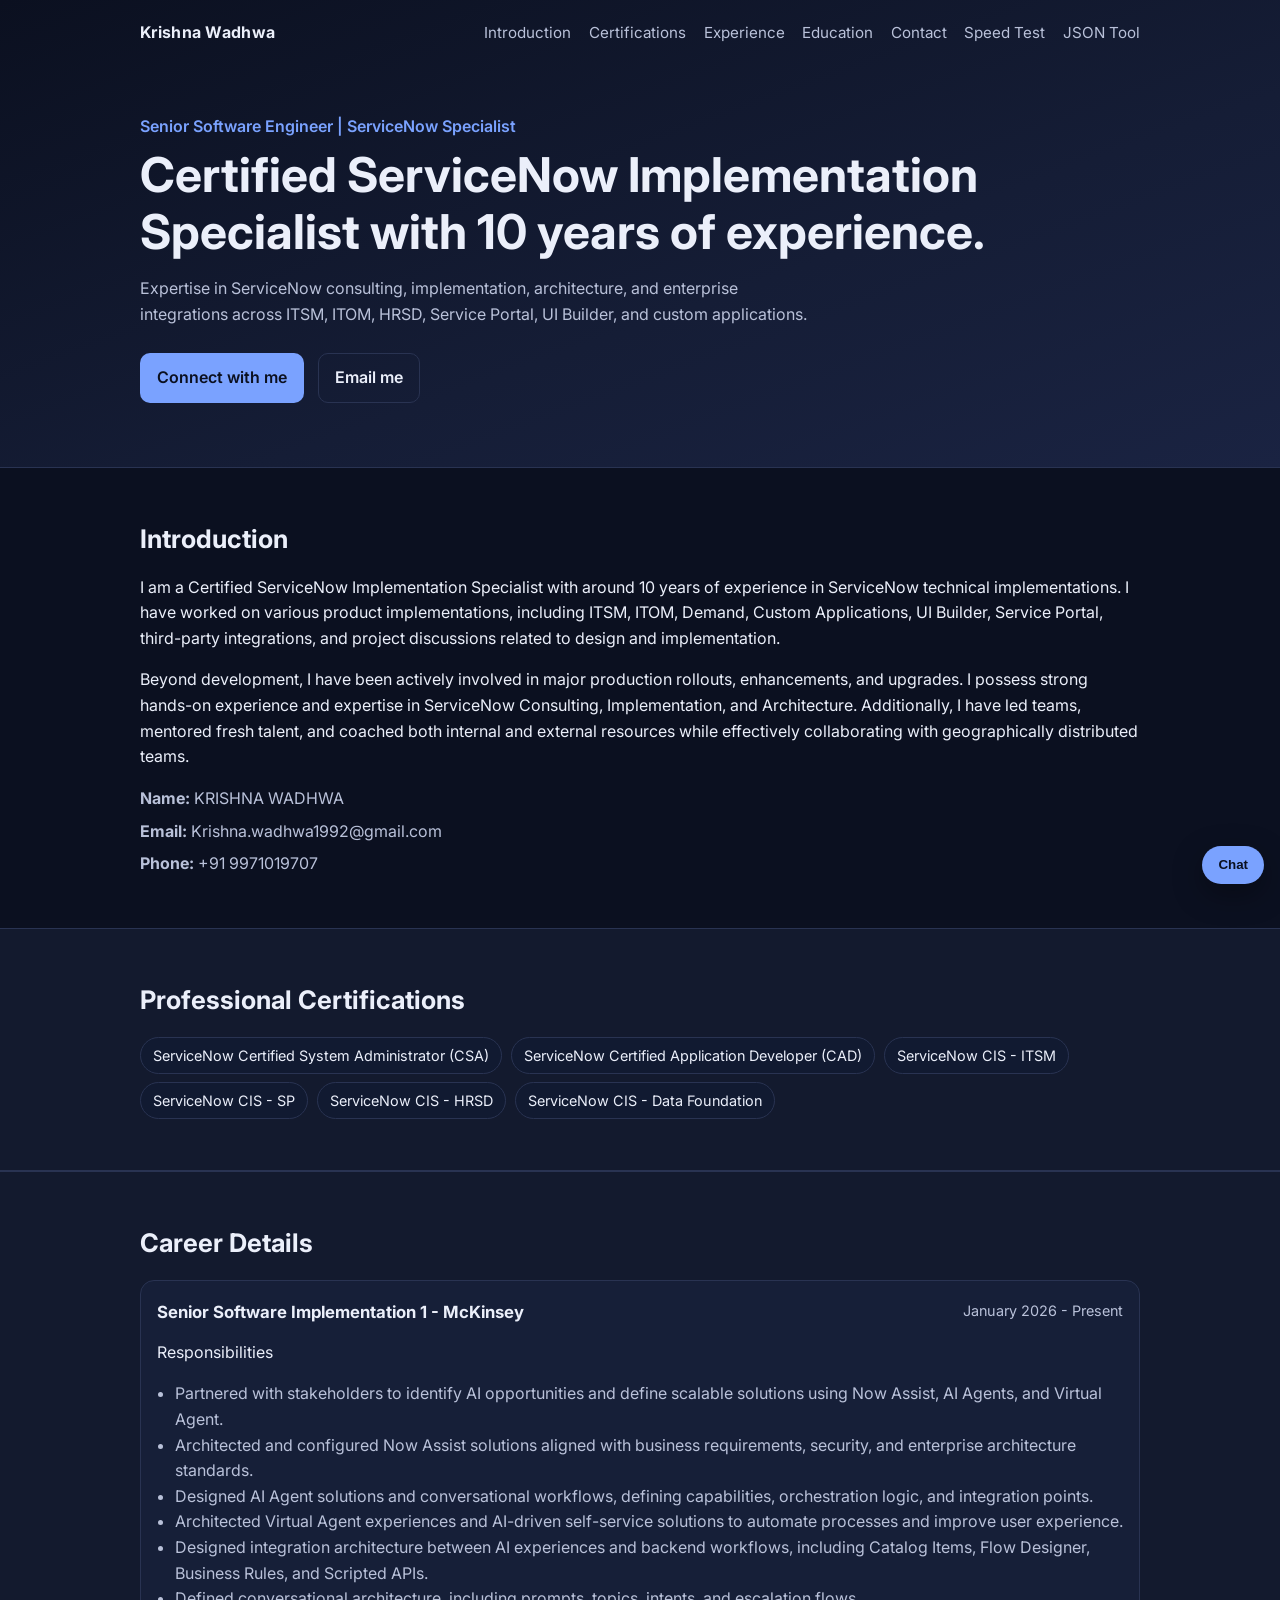
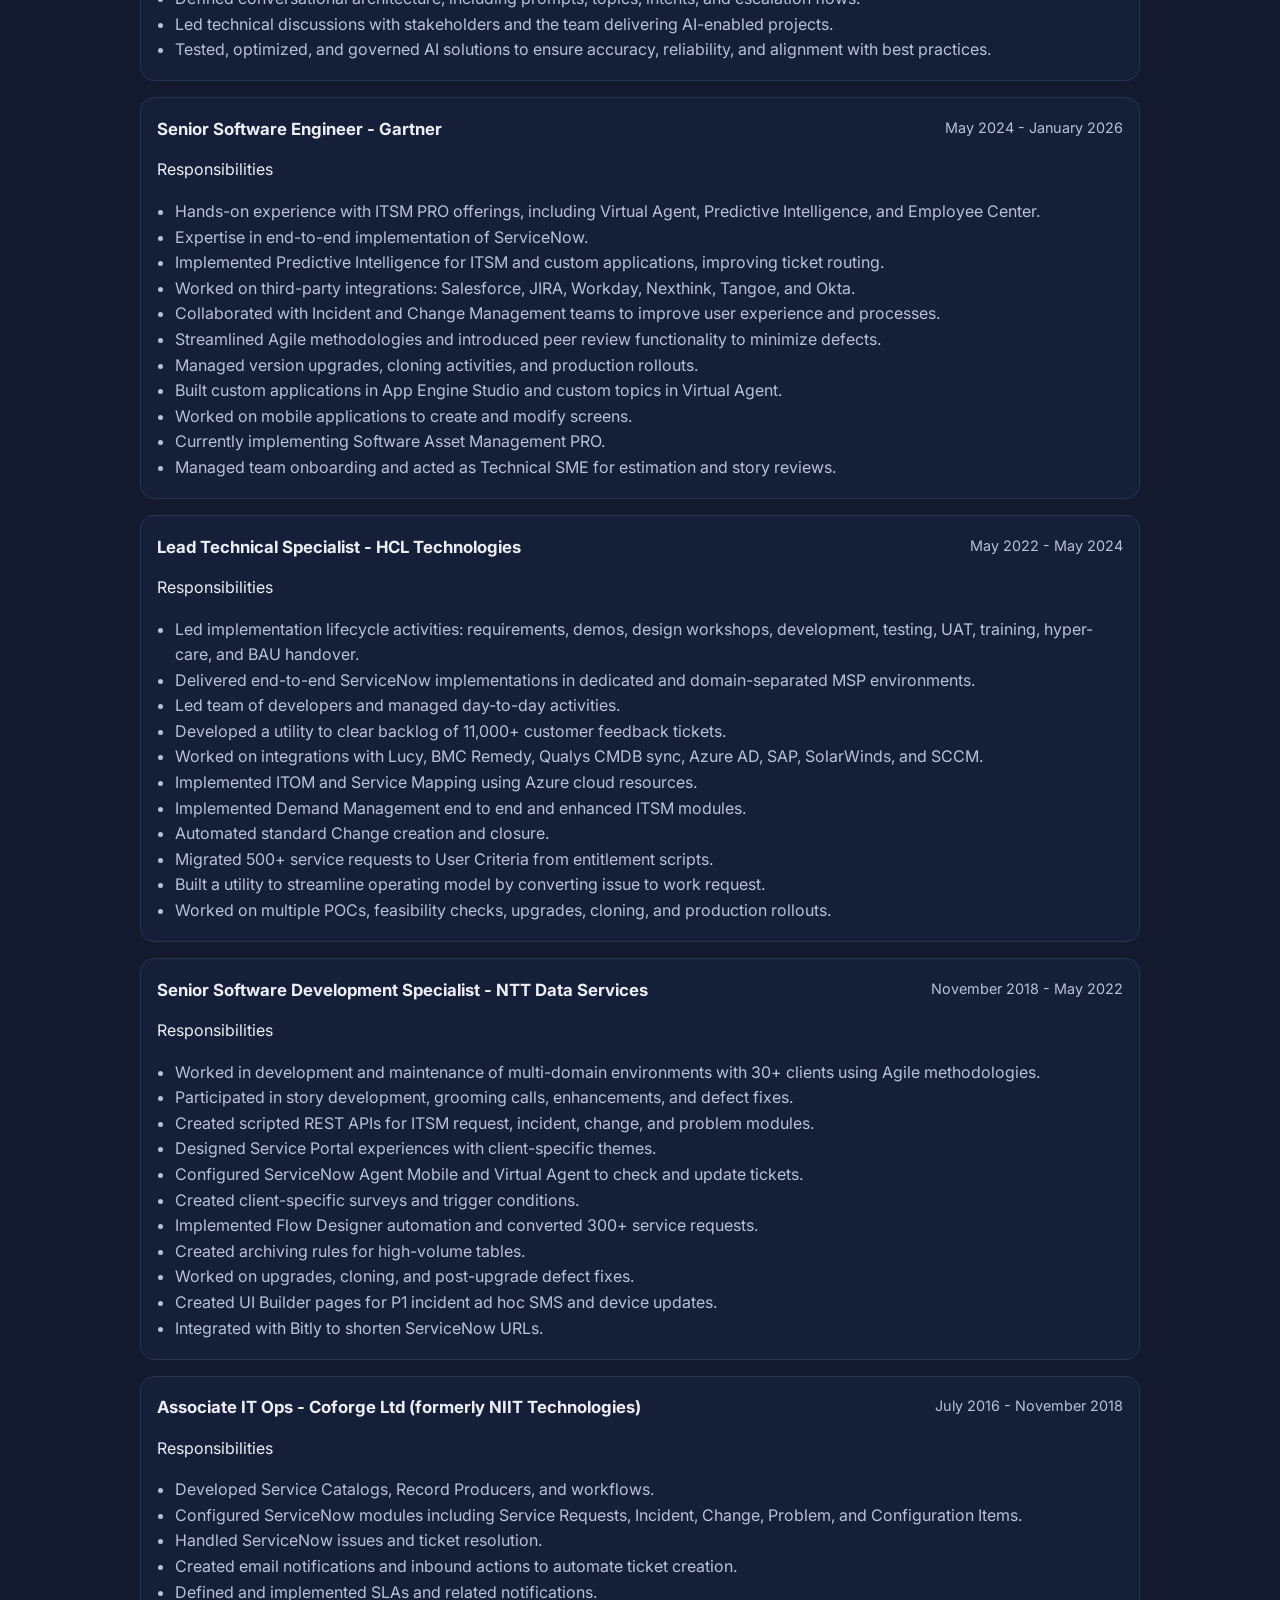
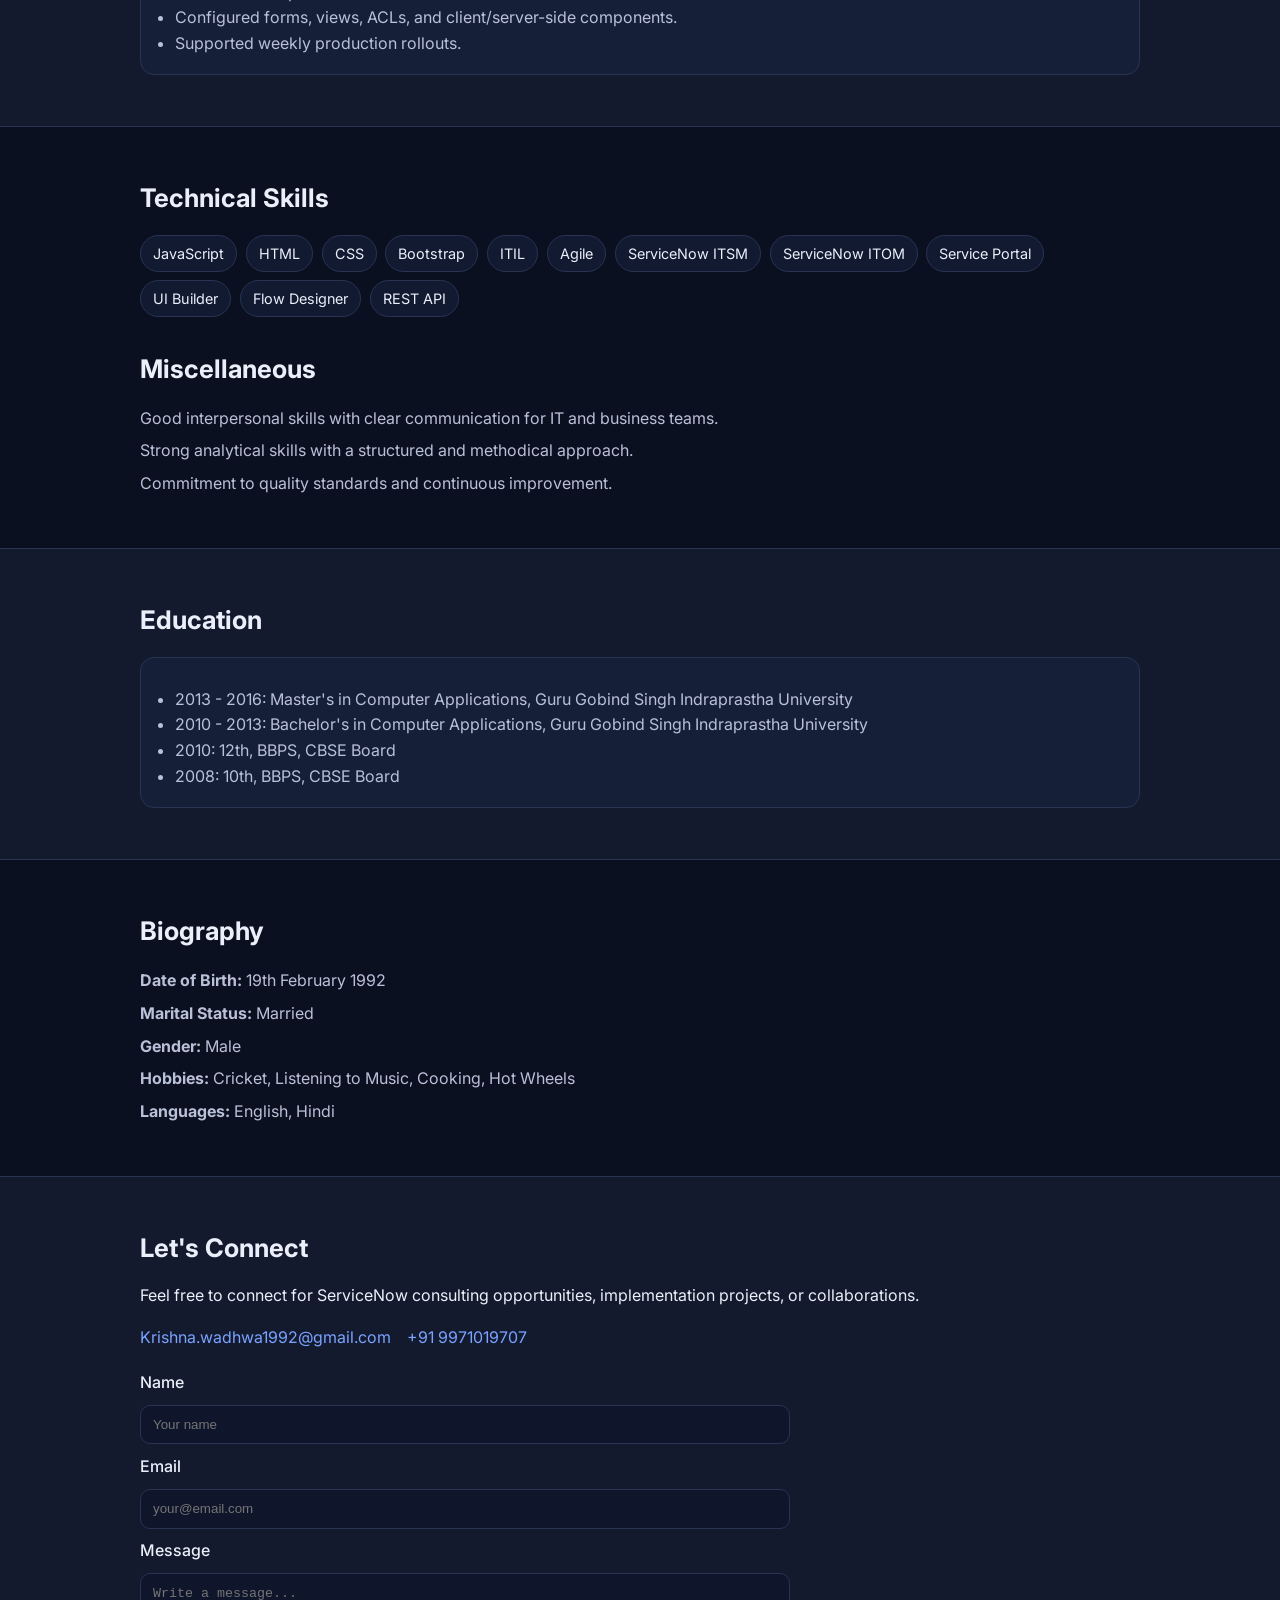
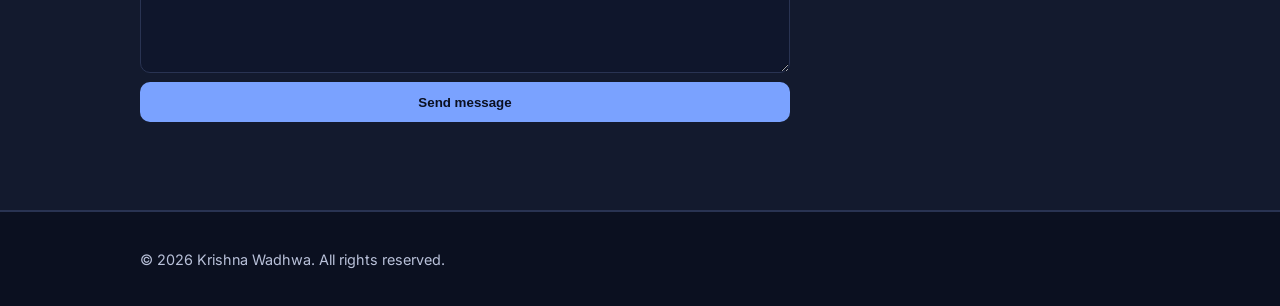
==== commit 71ab8215: "Revert McKinsey title to Senior Software Implementation 1 Co-Authored-By: Claude Sonnet 5 <noreply@a" ====
--- a/index.html
+++ b/index.html
@@ -92,7 +92,7 @@
           <h2>Career Details</h2>
           <article class="card">
             <div class="card-top">
-              <h3>ServiceNow Architect – AI, Now Assist &amp; Conversational AI - McKinsey</h3>
+              <h3>Senior Software Implementation 1 - McKinsey</h3>
               <span>January 2026 - Present</span>
             </div>
             <p>Responsibilities</p>
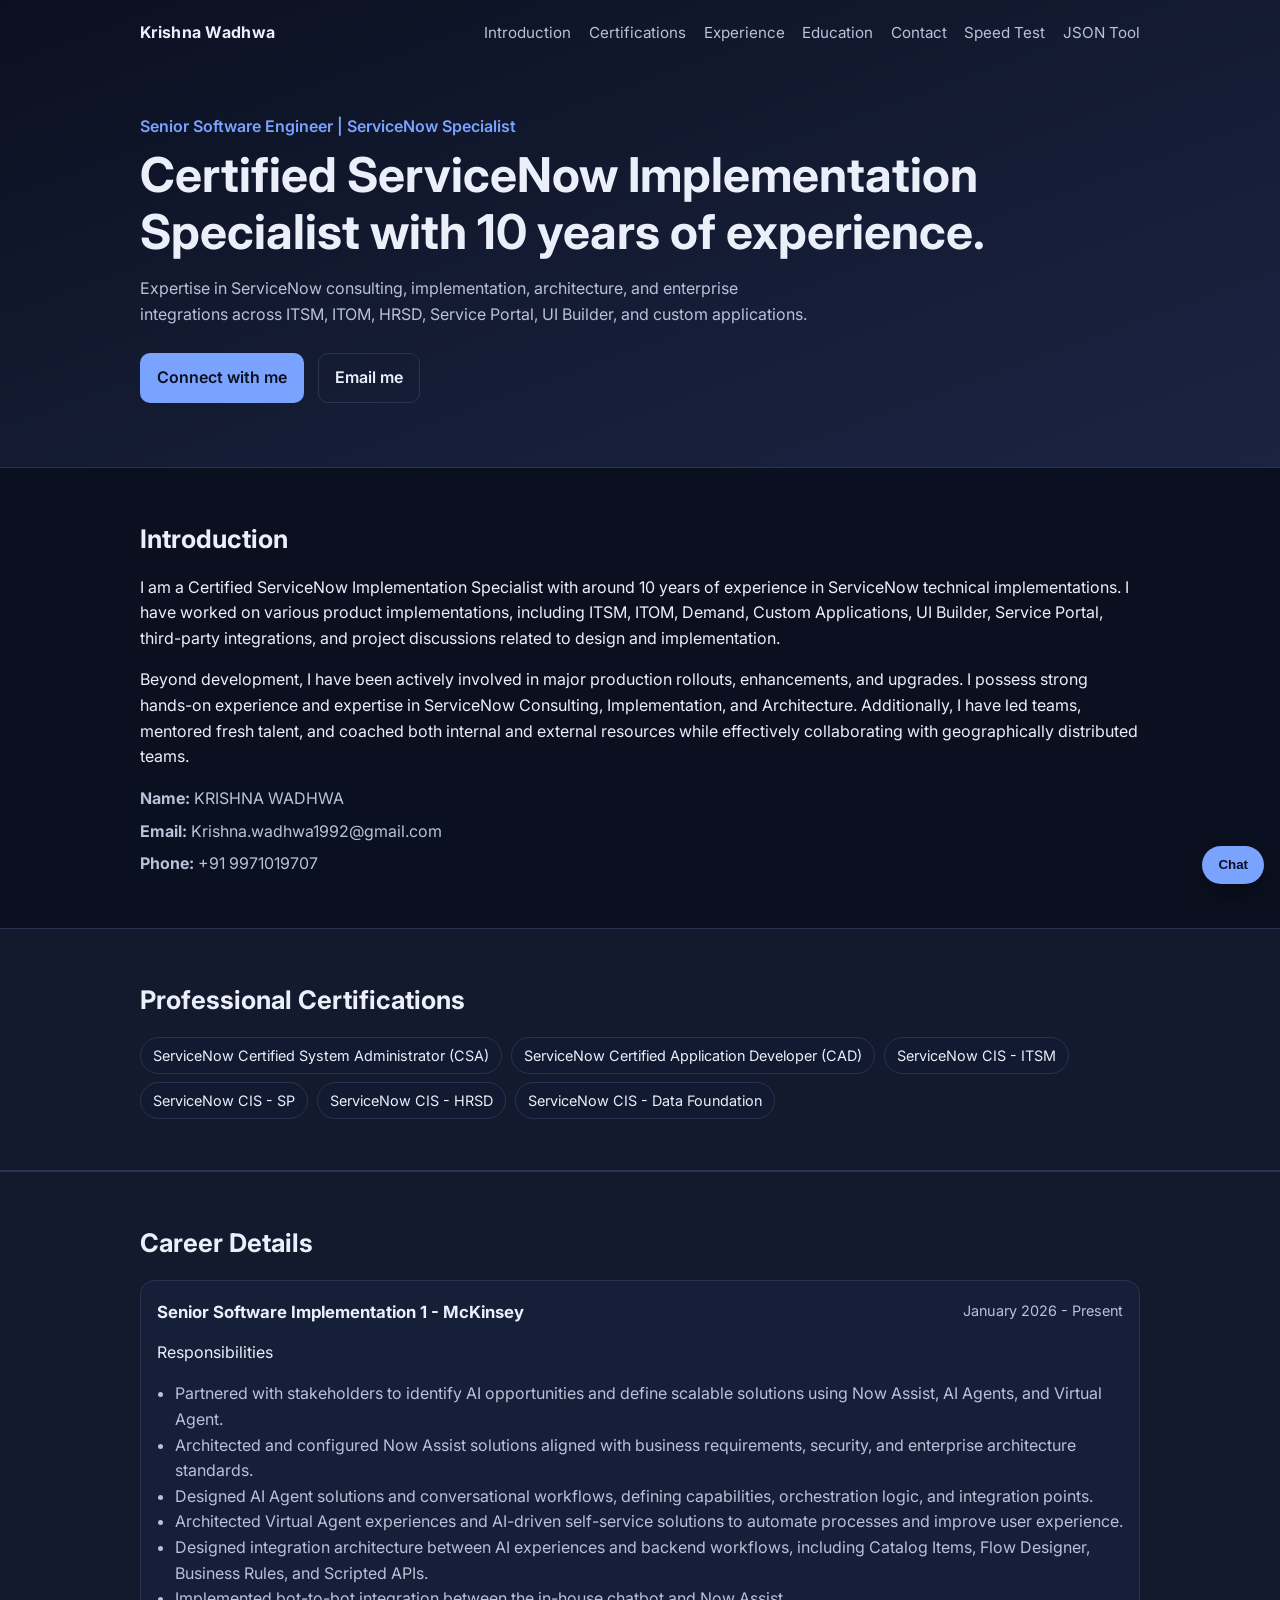
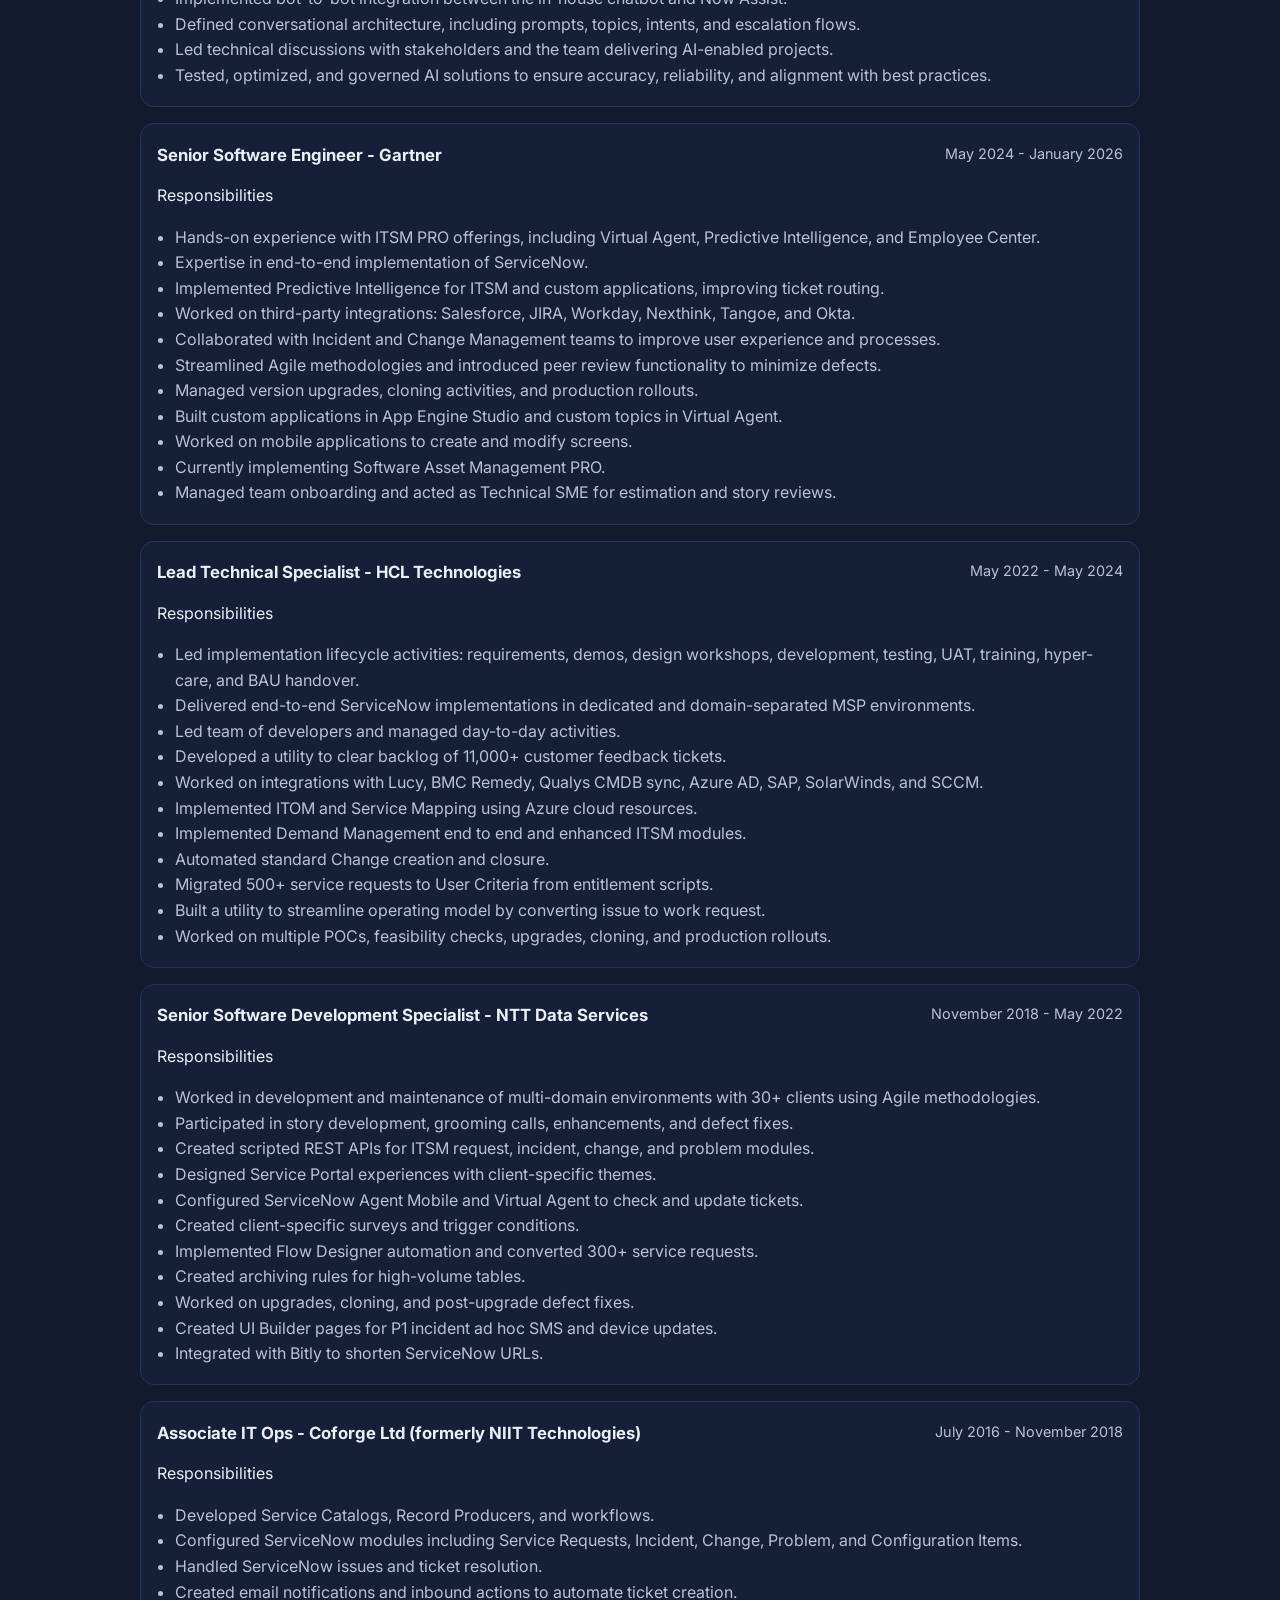
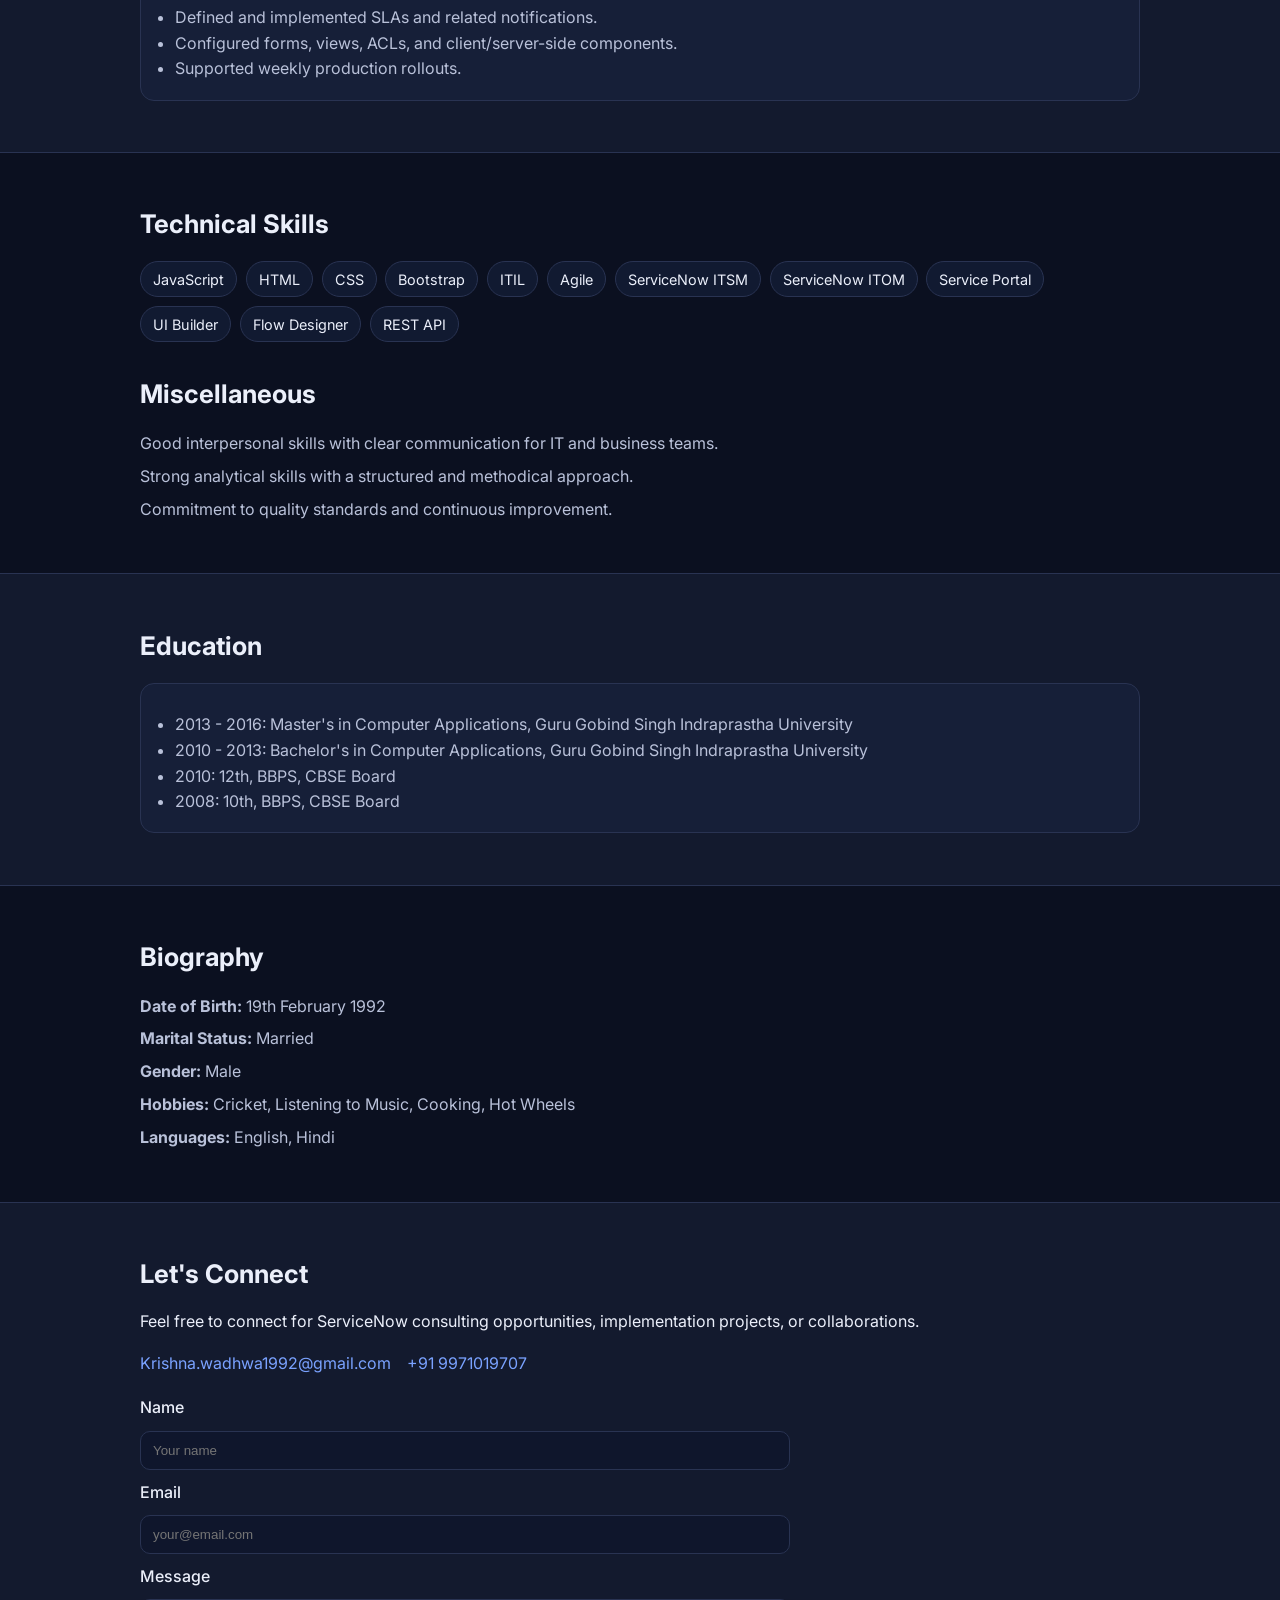
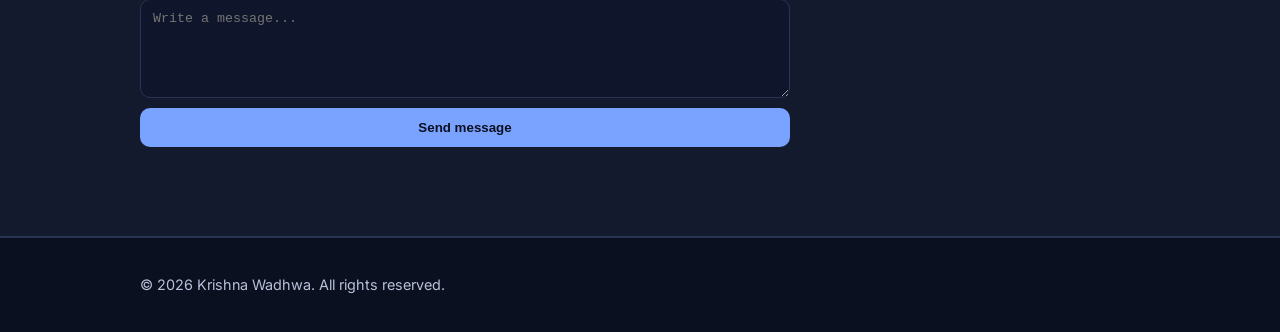
==== commit 17da3082: "Add bot-to-bot integration with in-house chatbot and Now Assist Co-Authored-By: Claude Sonnet 5 <nor" ====
--- a/index.html
+++ b/index.html
@@ -102,6 +102,7 @@
               <li>Designed AI Agent solutions and conversational workflows, defining capabilities, orchestration logic, and integration points.</li>
               <li>Architected Virtual Agent experiences and AI-driven self-service solutions to automate processes and improve user experience.</li>
               <li>Designed integration architecture between AI experiences and backend workflows, including Catalog Items, Flow Designer, Business Rules, and Scripted APIs.</li>
+              <li>Implemented bot-to-bot integration between the in-house chatbot and Now Assist.</li>
               <li>Defined conversational architecture, including prompts, topics, intents, and escalation flows.</li>
               <li>Led technical discussions with stakeholders and the team delivering AI-enabled projects.</li>
               <li>Tested, optimized, and governed AI solutions to ensure accuracy, reliability, and alignment with best practices.</li>
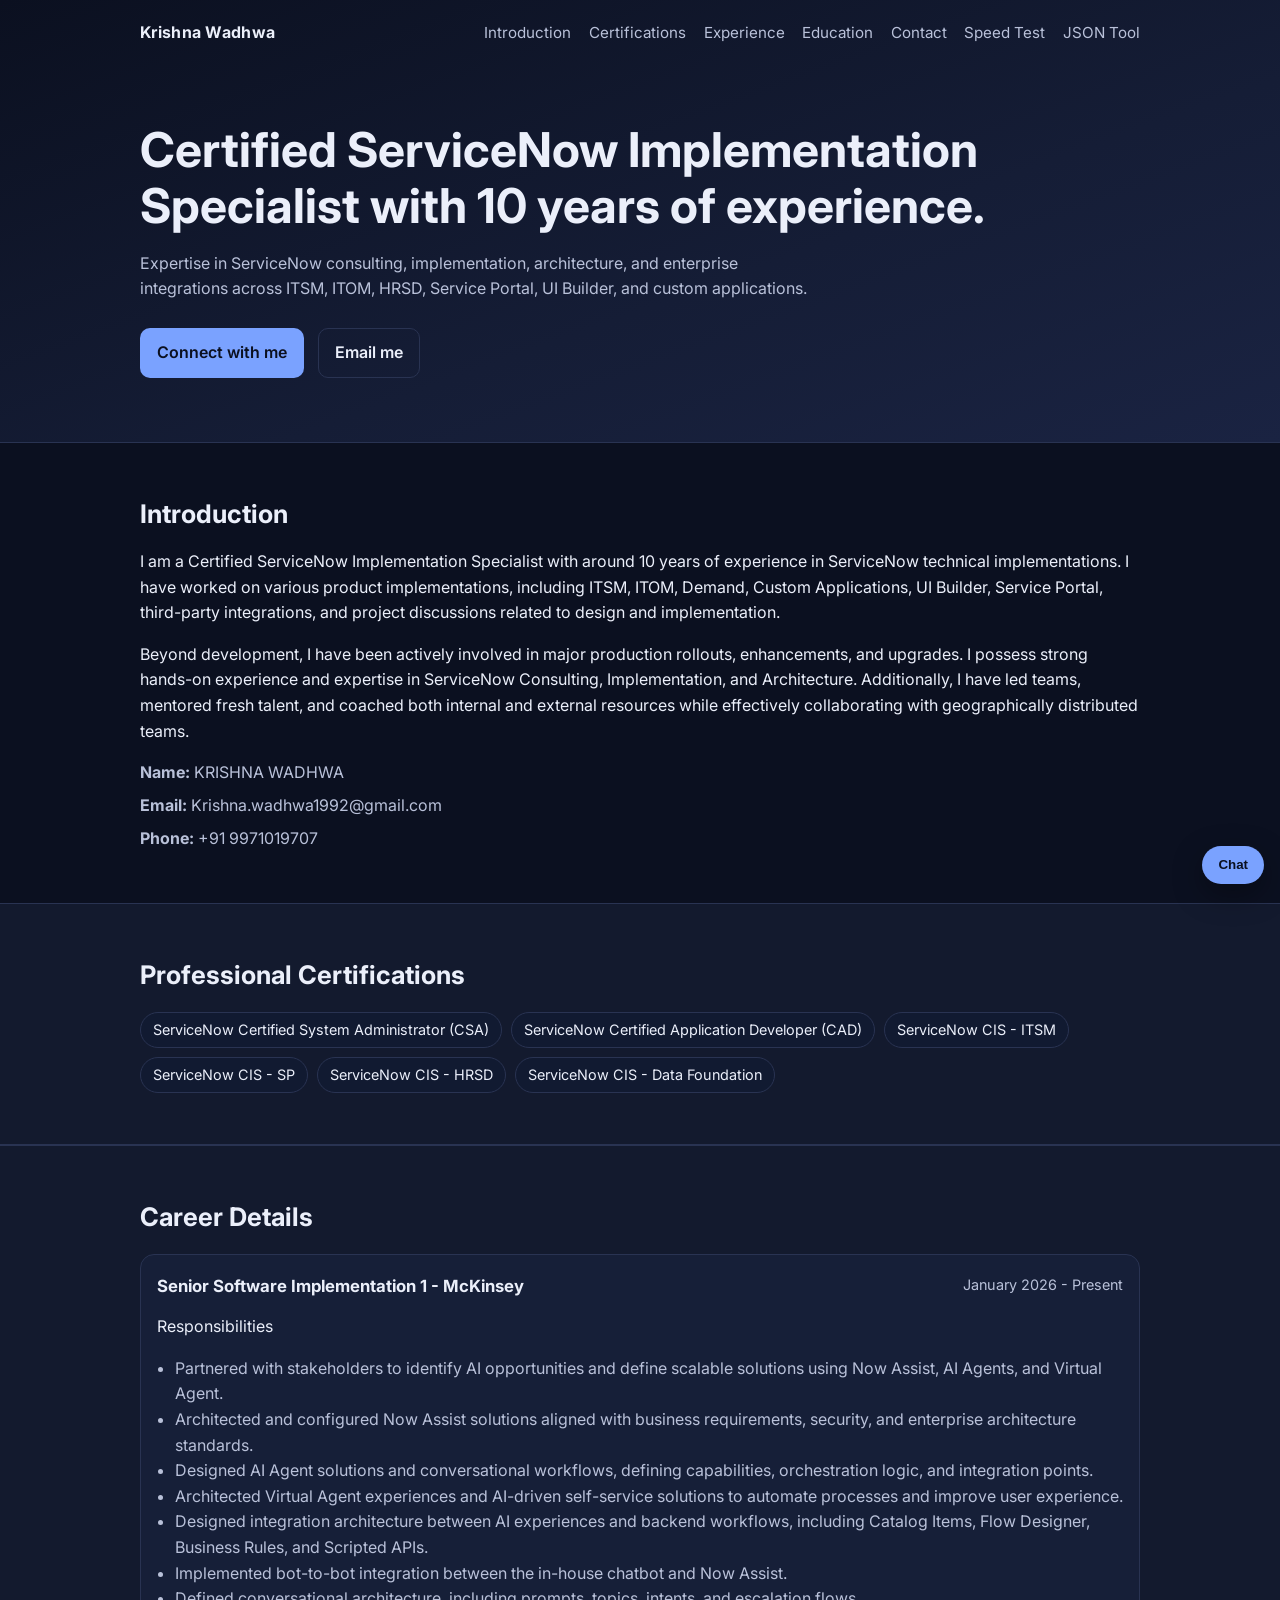
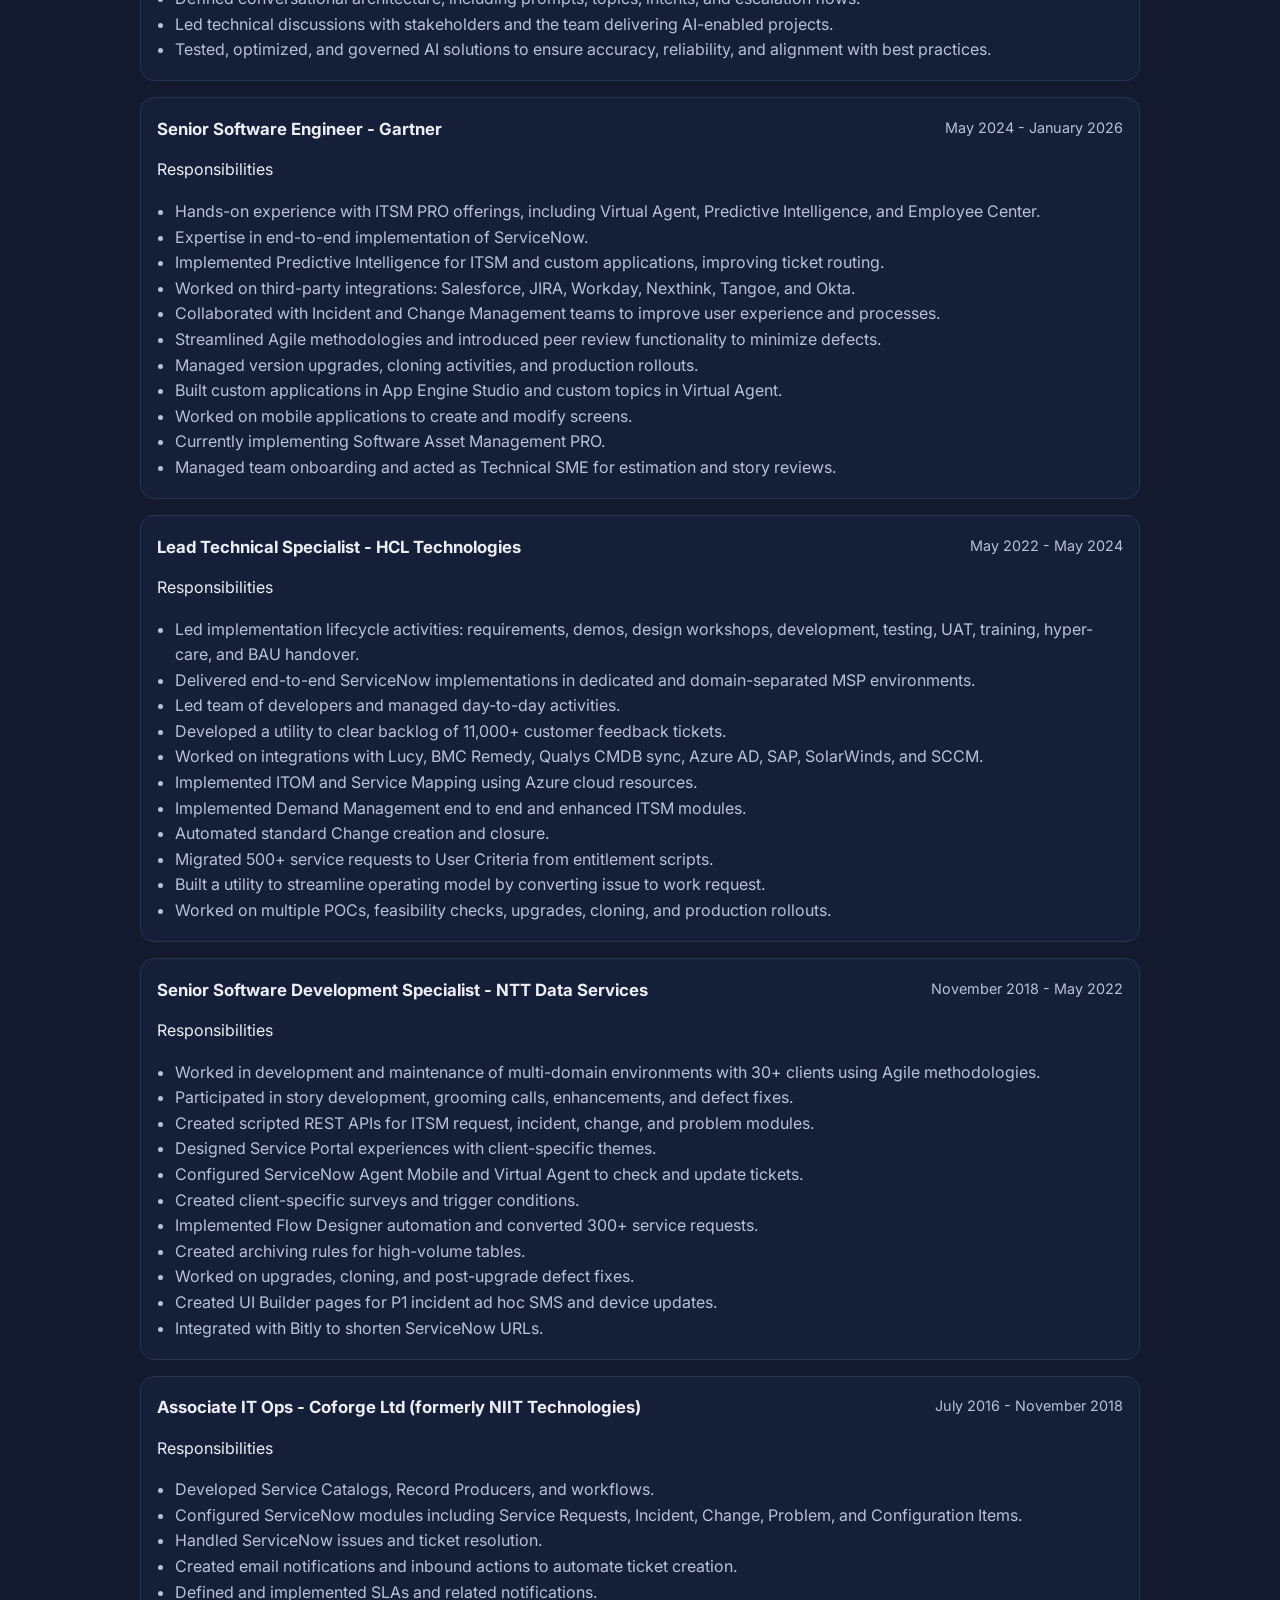
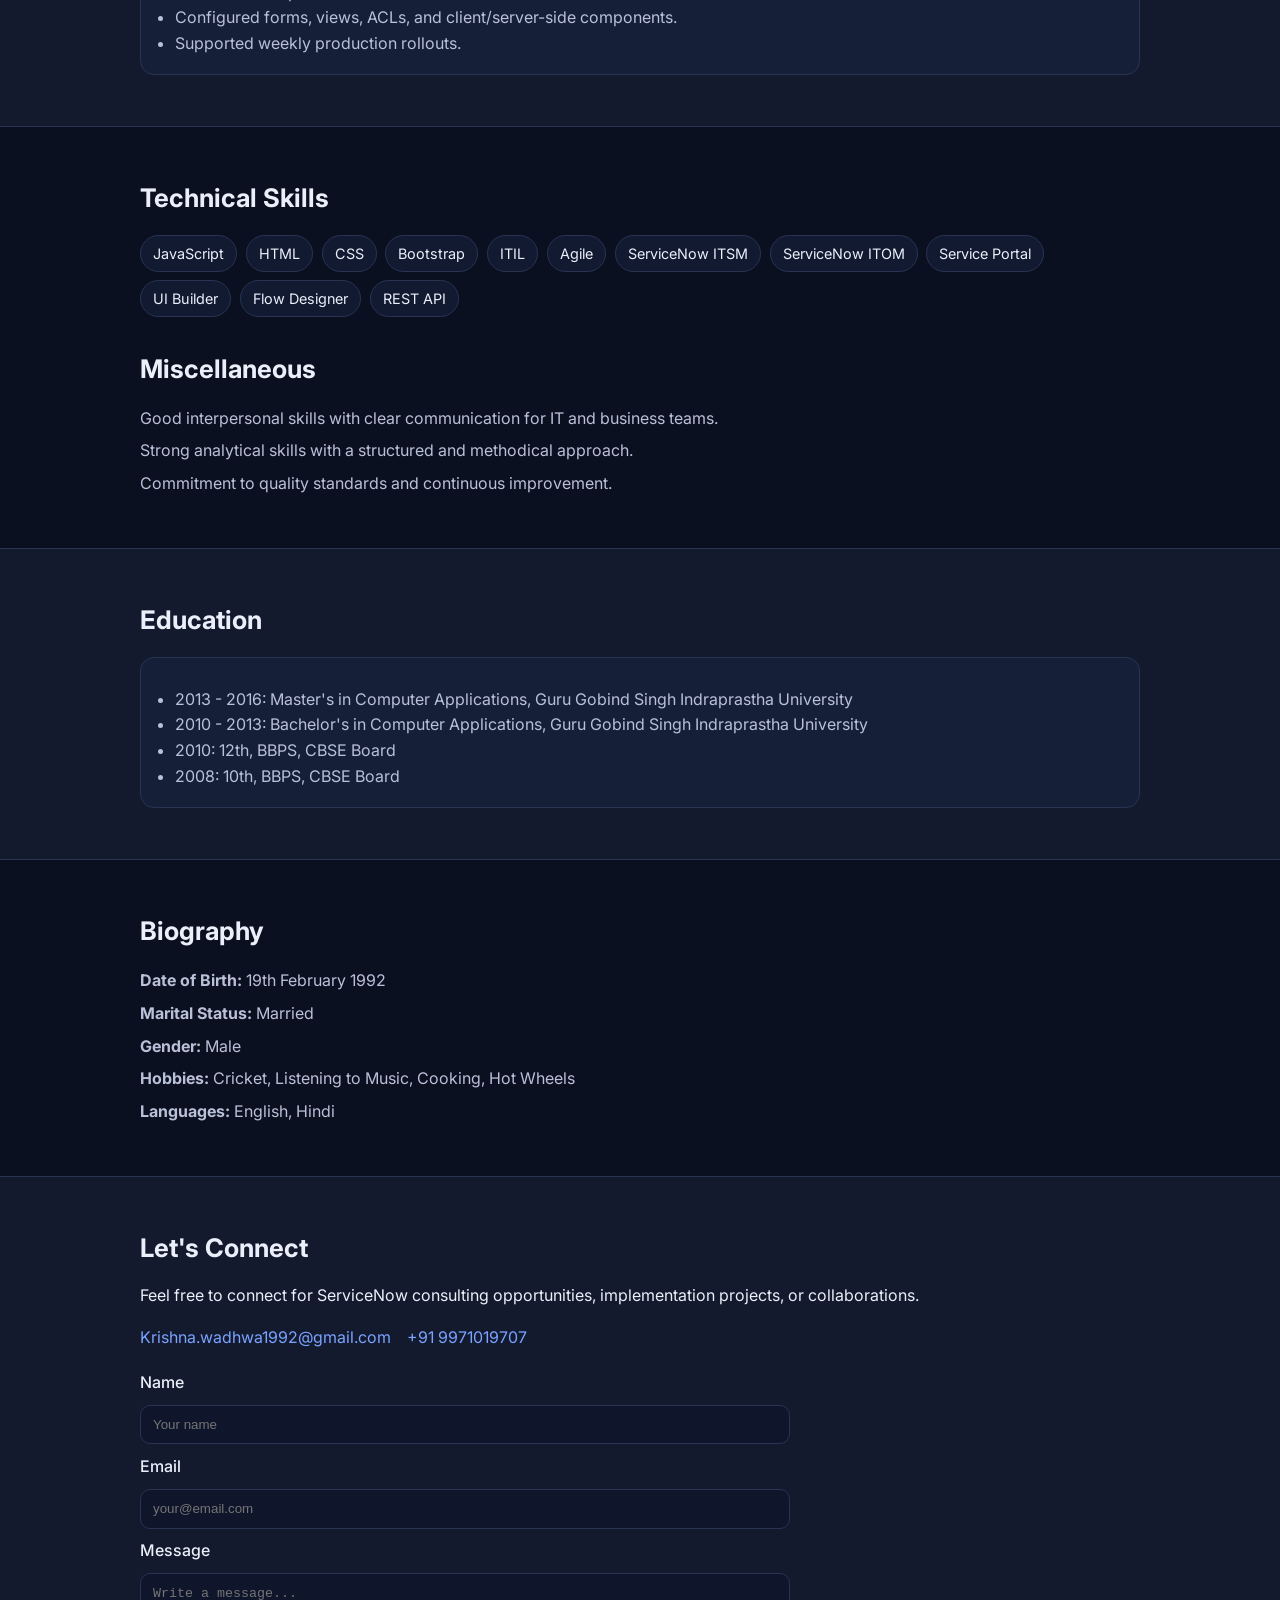
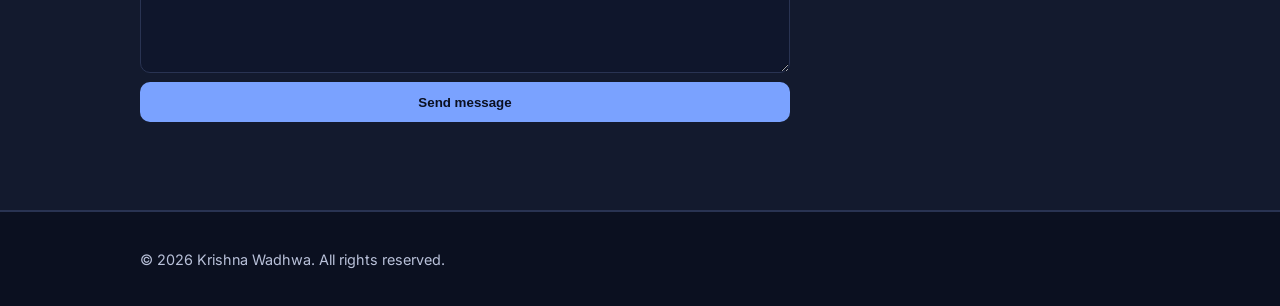
==== commit 71cb1c19: "Remove hero eyebrow text Co-Authored-By: Claude Sonnet 5 <noreply@anthropic.com> Claude-Session: htt" ====
--- a/index.html
+++ b/index.html
@@ -32,7 +32,6 @@
       </nav>
 
       <div class="container hero-content">
-        <p class="eyebrow">Senior Software Engineer | ServiceNow Specialist</p>
         <h1>Certified ServiceNow Implementation Specialist with <span class="years-exp">10</span> years of experience.</h1>
         <p class="hero-text">
           Expertise in ServiceNow consulting, implementation, architecture, and
--- a/styles.css
+++ b/styles.css
@@ -71,12 +71,6 @@
 
 .hero-content {
   padding: 3rem 0 4rem;
-}
-
-.eyebrow {
-  margin: 0;
-  color: var(--primary);
-  font-weight: 600;
 }
 
 h1 {
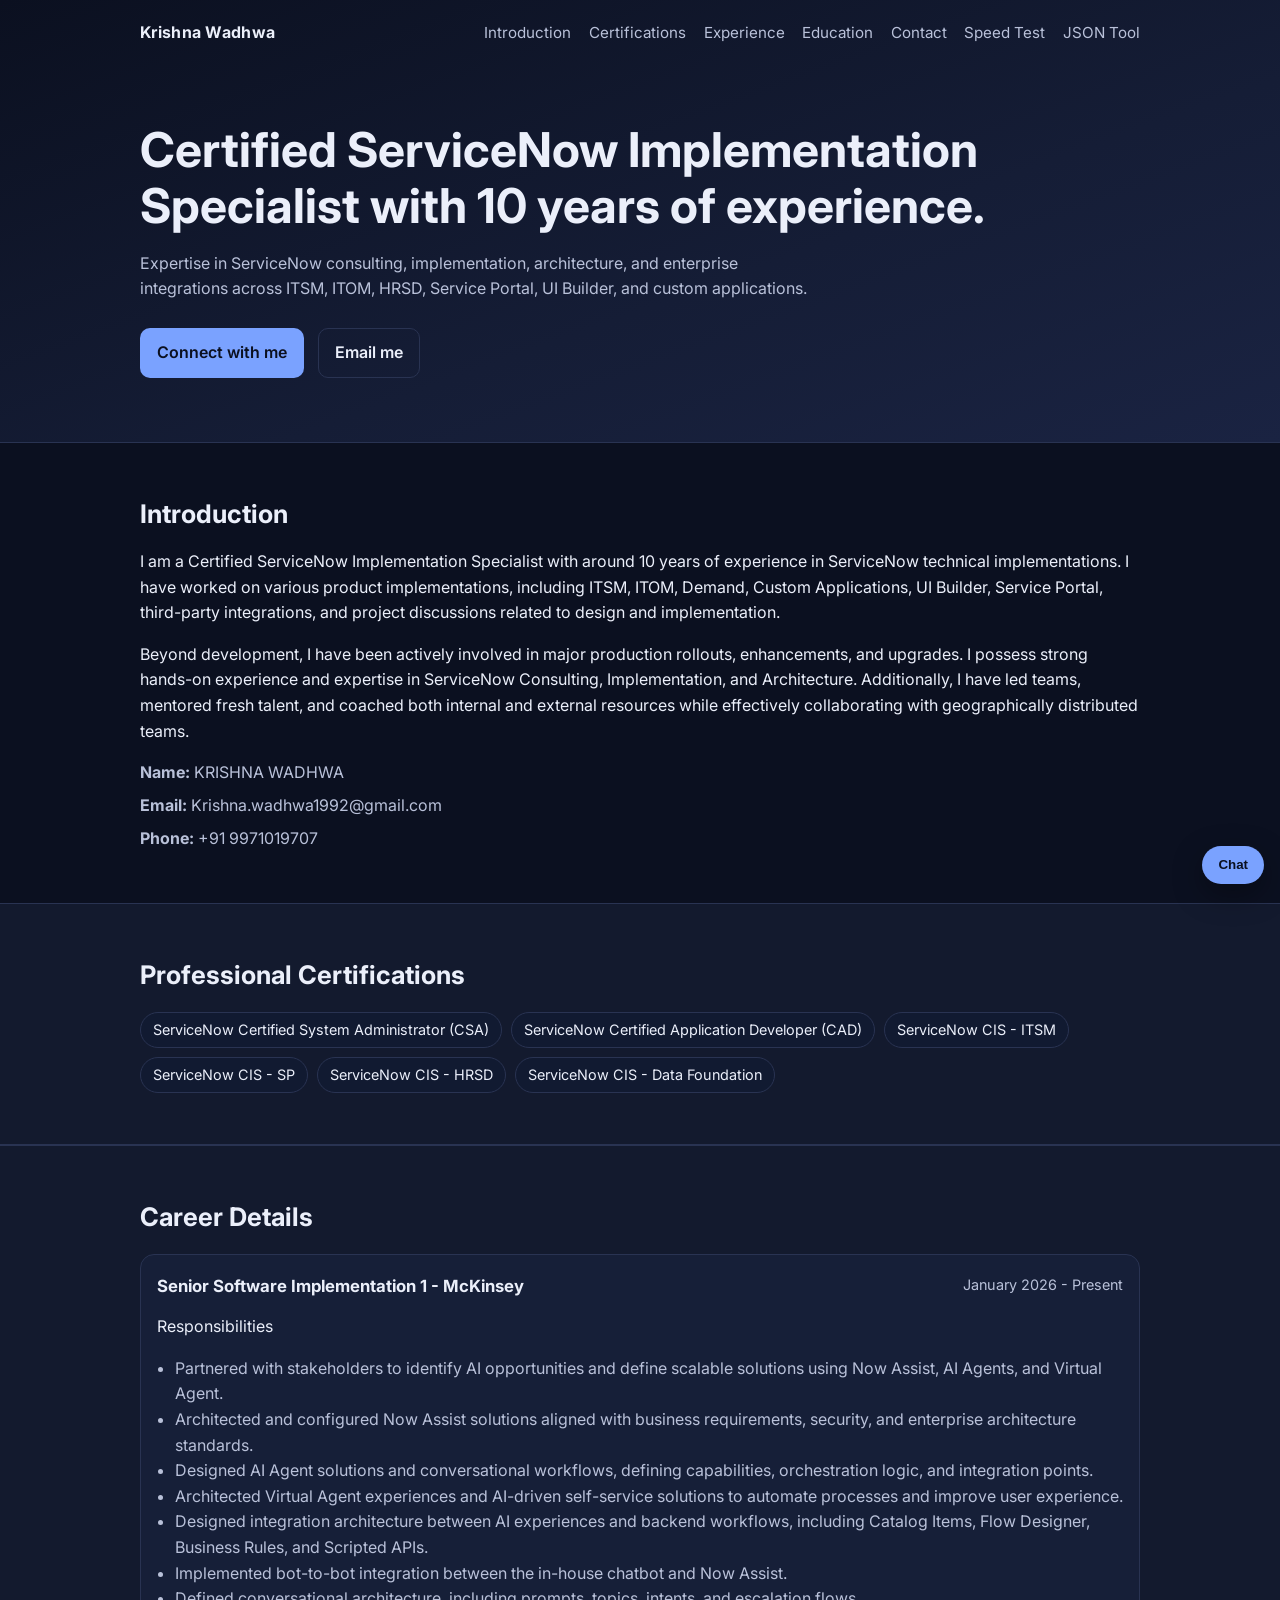
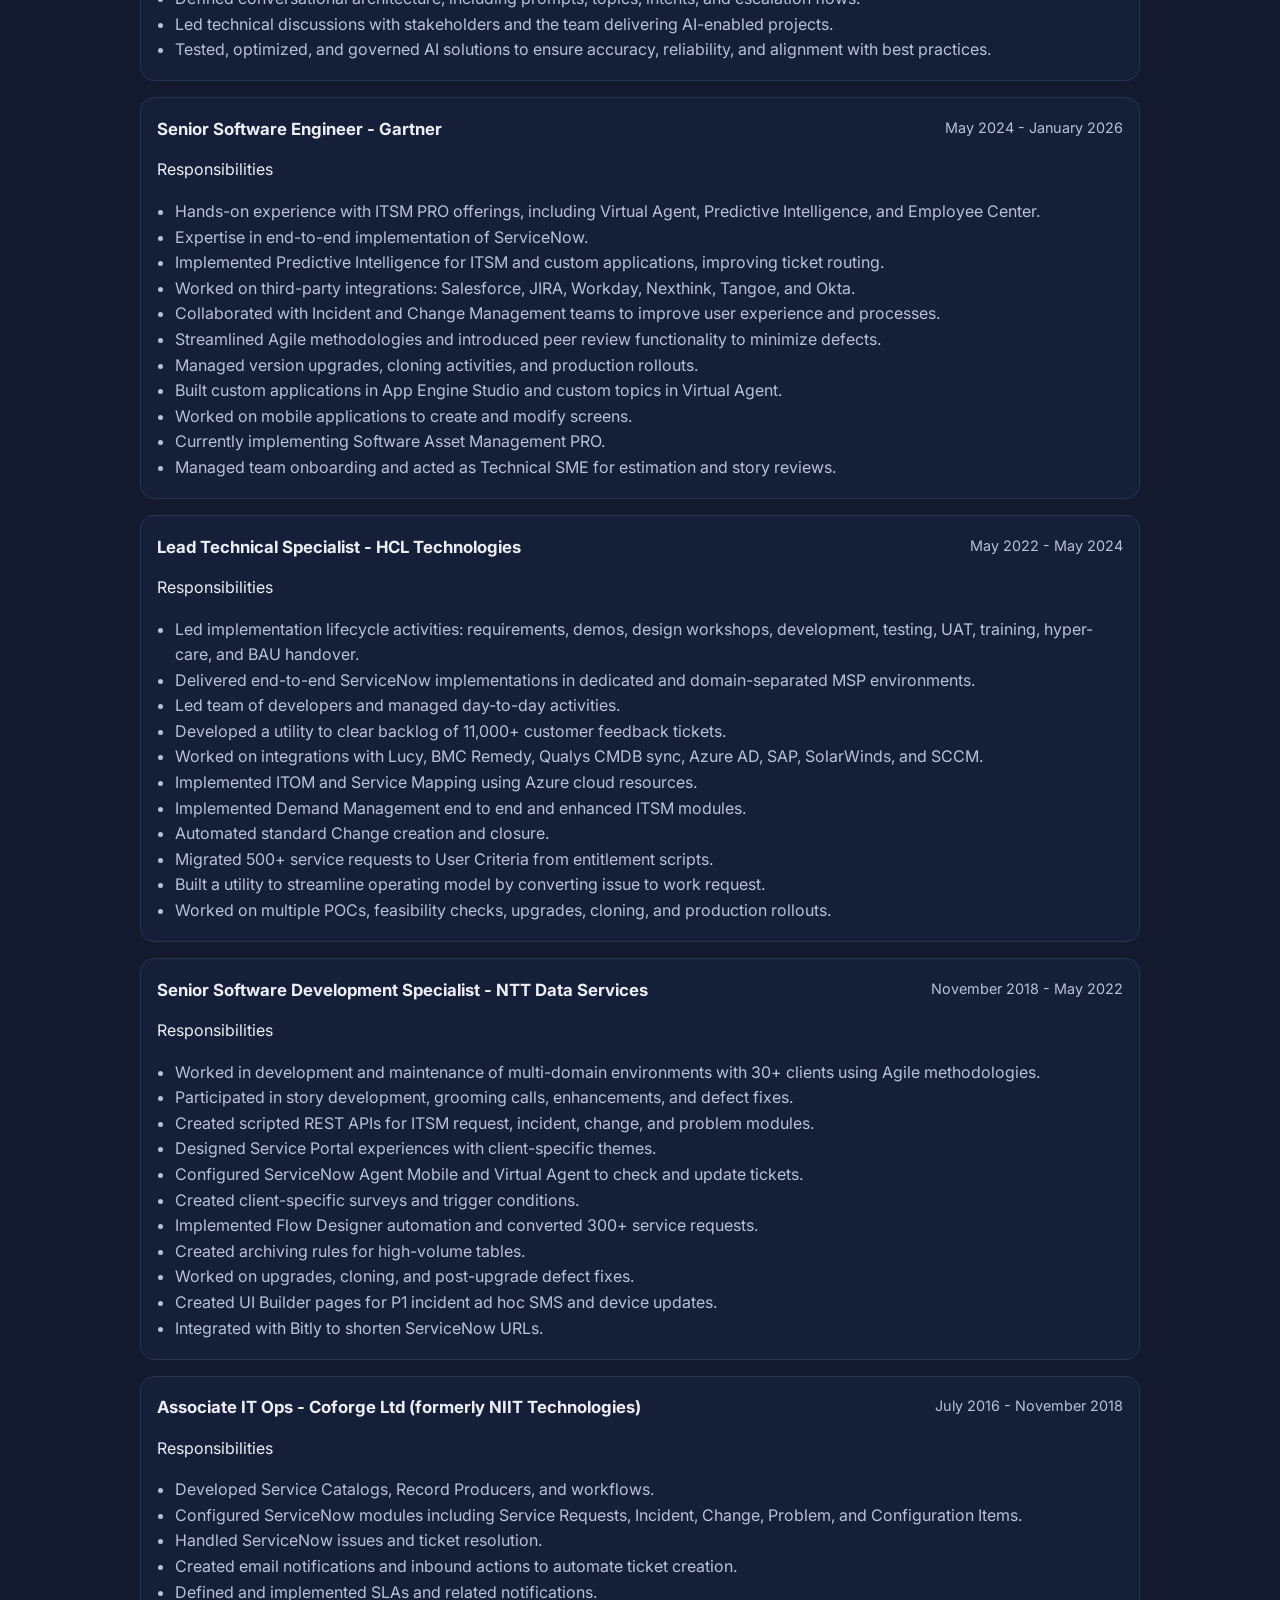
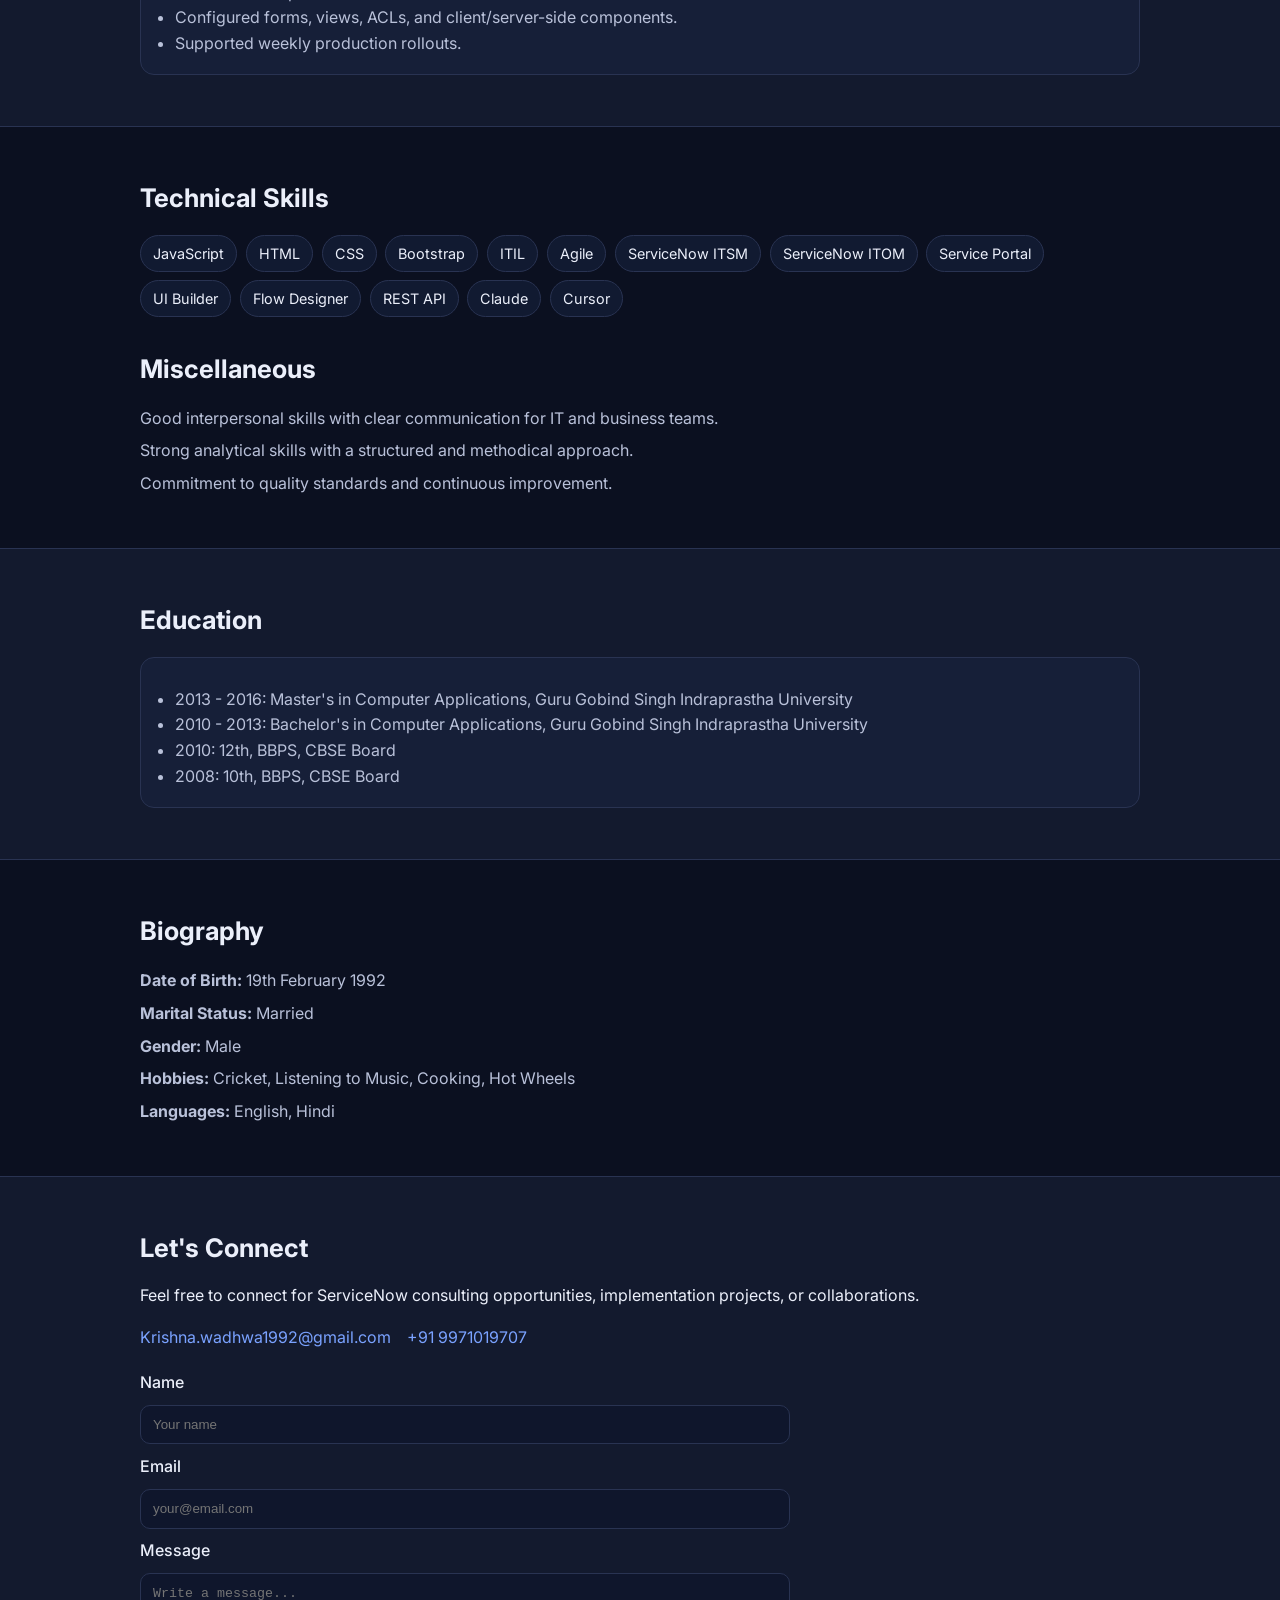
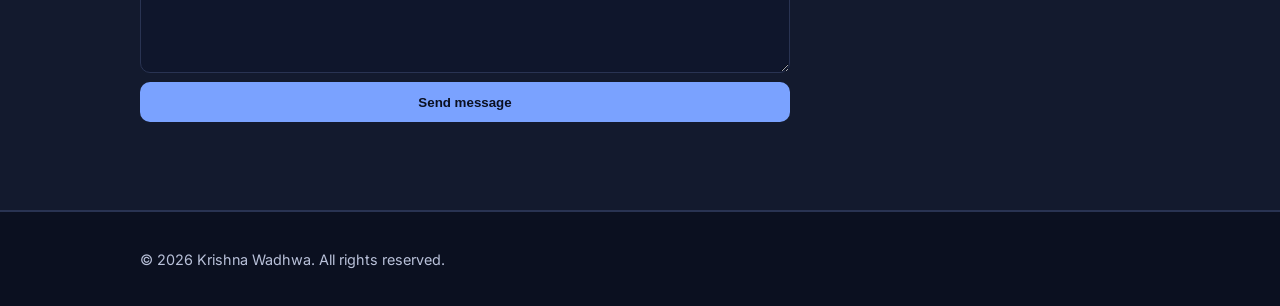
==== commit 38818a4a: "Add Claude and Cursor to Technical Skills Co-Authored-By: Claude Sonnet 5 <noreply@anthropic.com> Cl" ====
--- a/index.html
+++ b/index.html
@@ -205,6 +205,8 @@
           <li>UI Builder</li>
           <li>Flow Designer</li>
           <li>REST API</li>
+          <li>Claude</li>
+          <li>Cursor</li>
         </ul>
 
         <h2 class="sub-heading">Miscellaneous</h2>
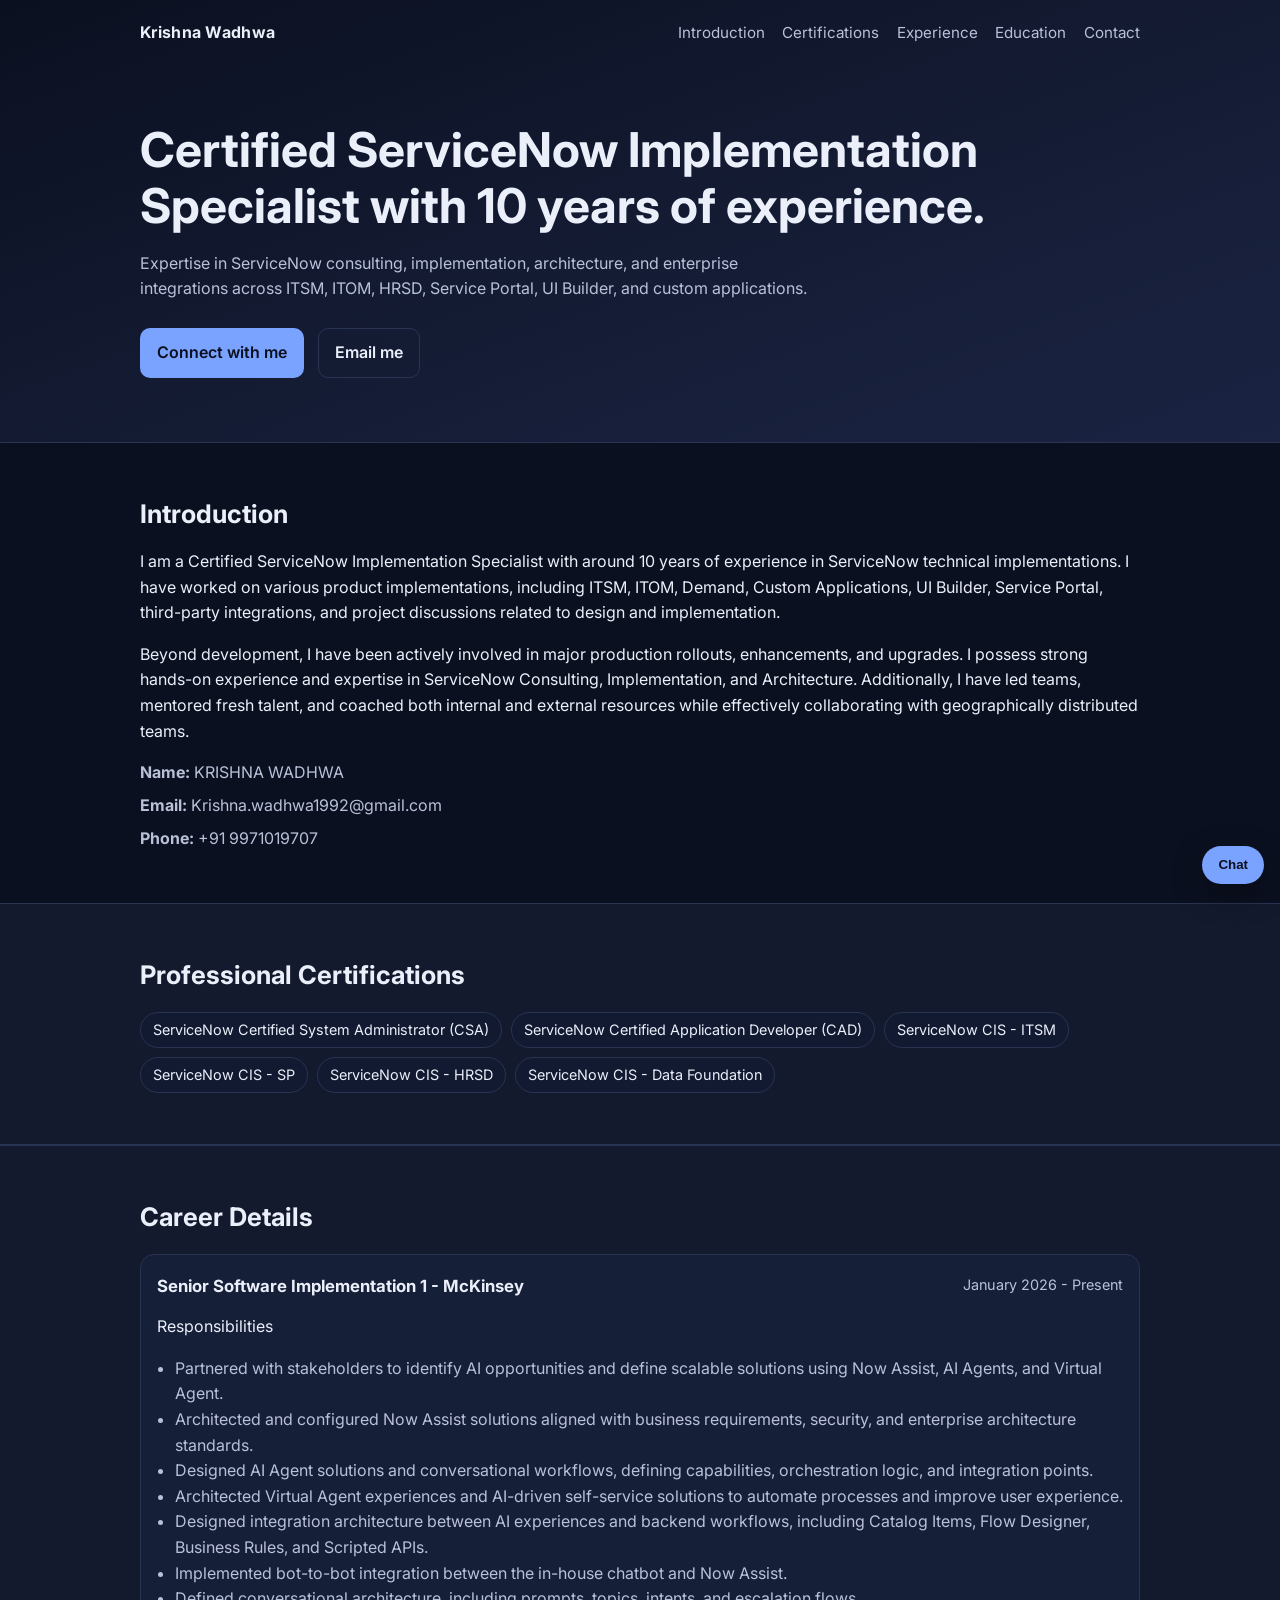
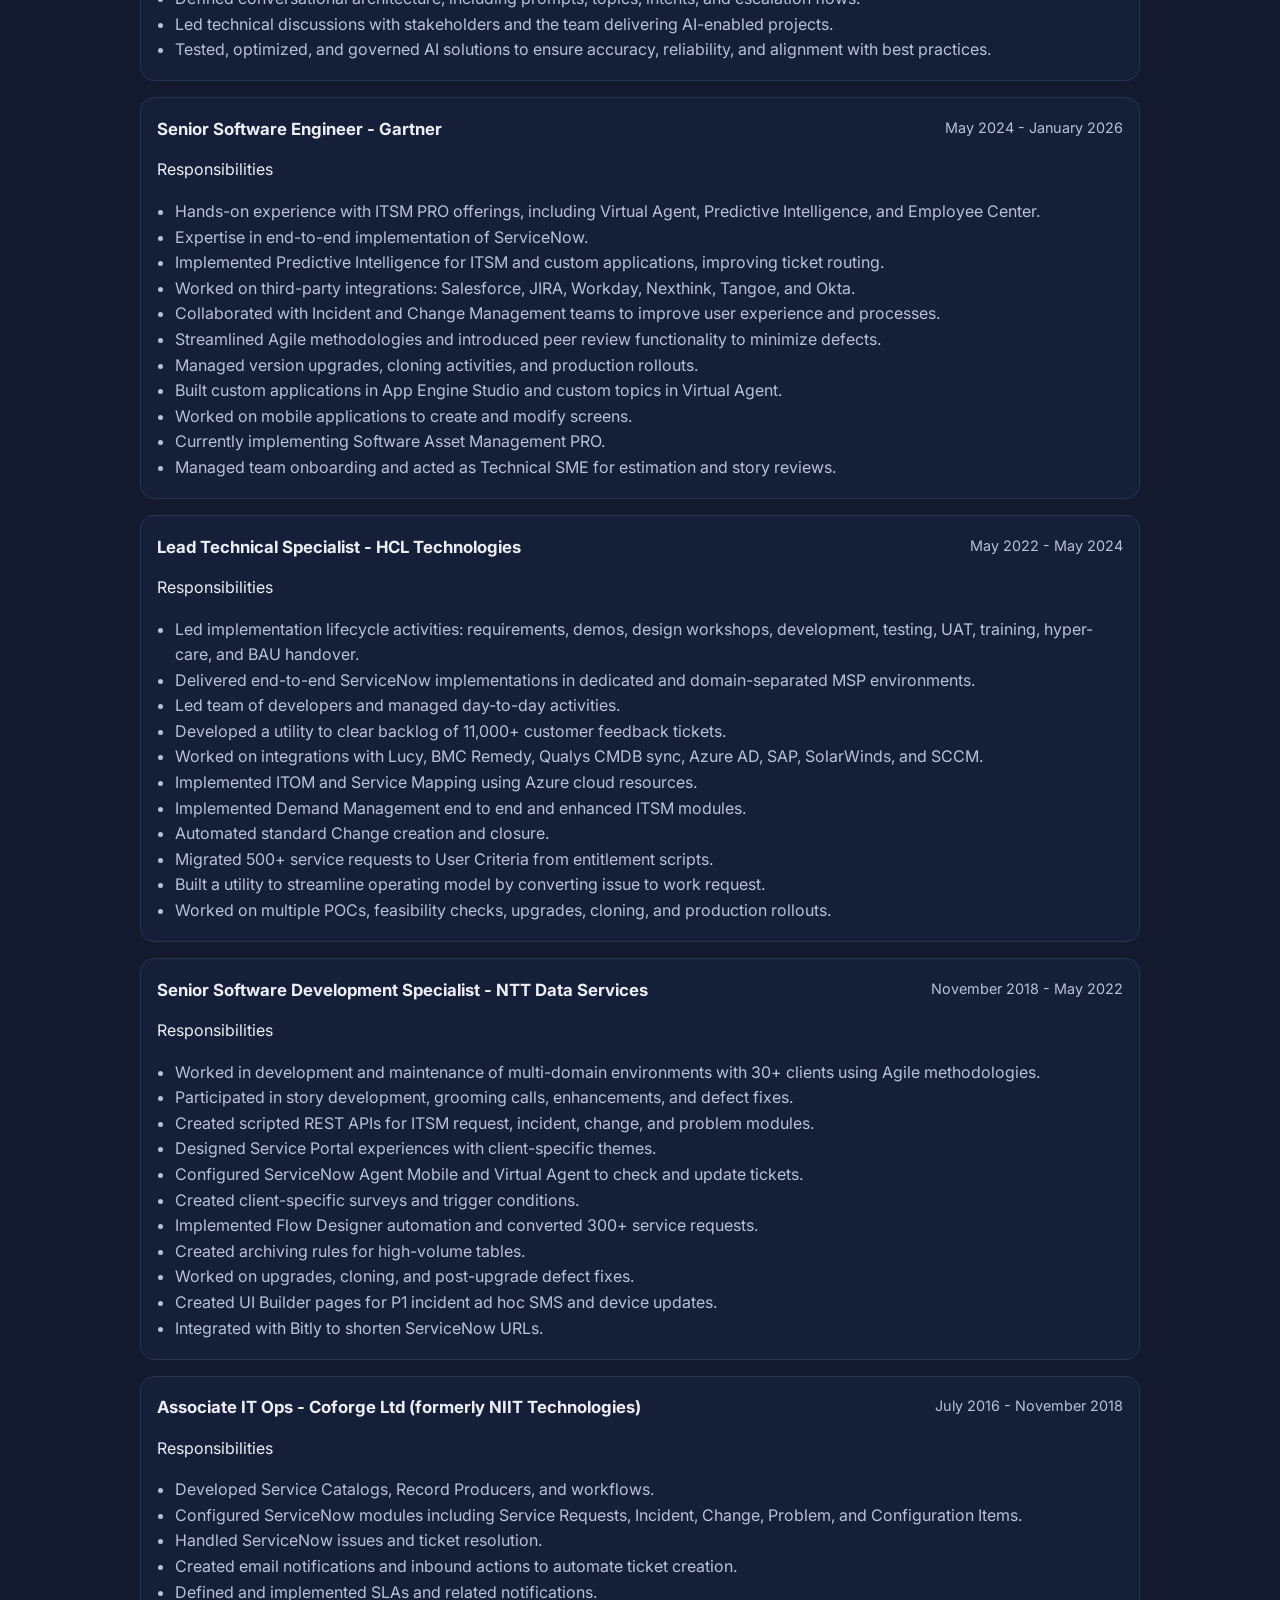
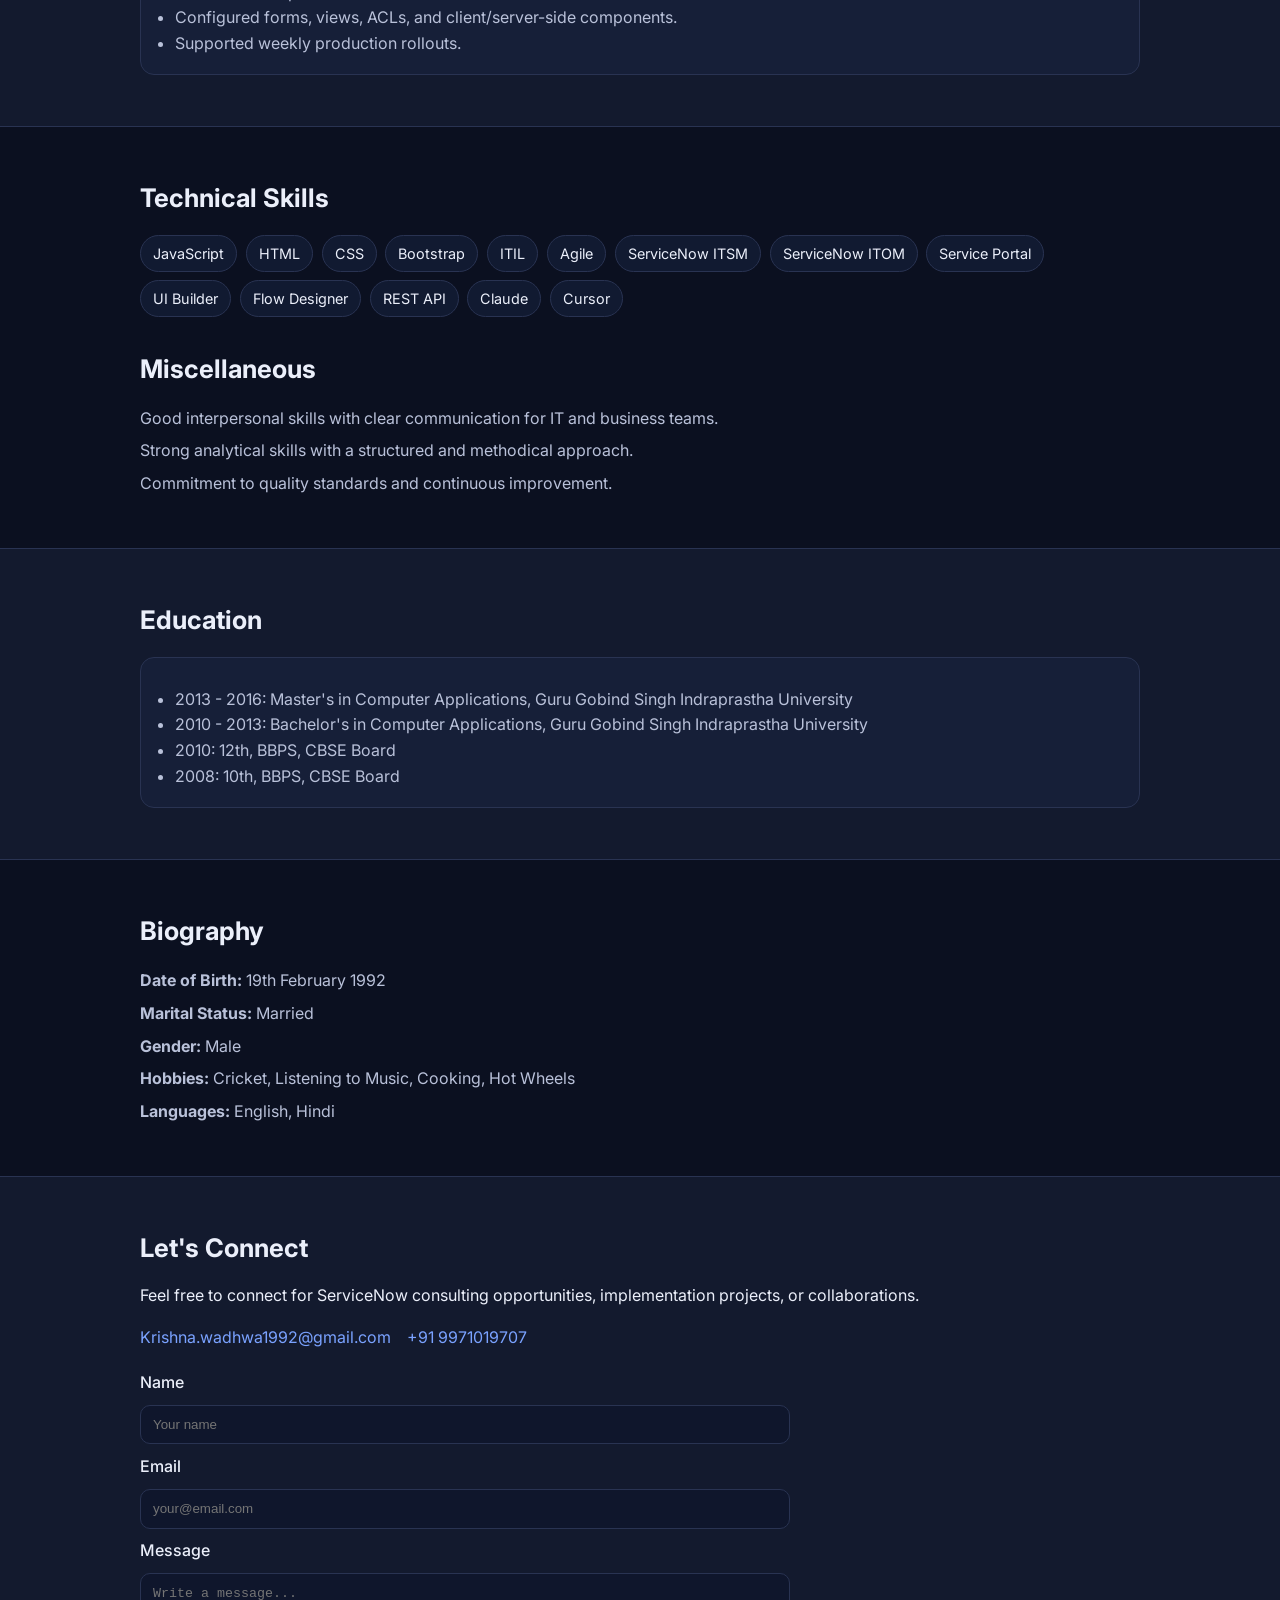
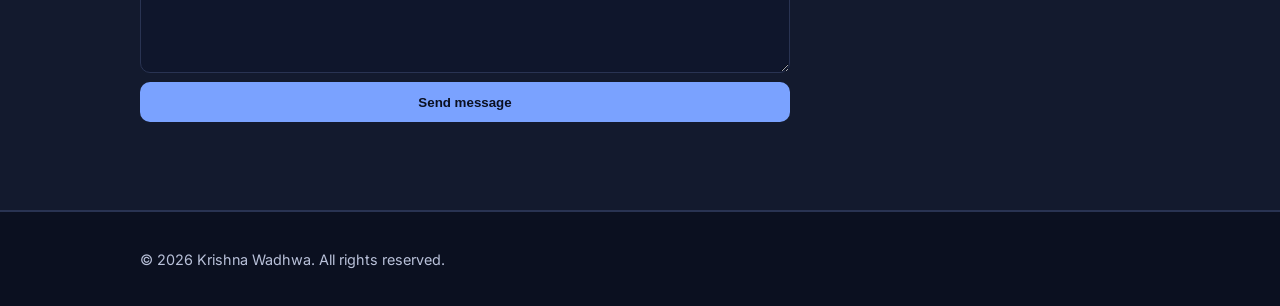
==== commit c33d726c: "Remove Speed Test and JSON Tool links from nav Co-Authored-By: Claude Sonnet 5 <noreply@anthropic.co" ====
--- a/index.html
+++ b/index.html
@@ -26,8 +26,6 @@
           <a href="#experience">Experience</a>
           <a href="#education">Education</a>
           <a href="#contact">Contact</a>
-          <a href="speed-test.html">Speed Test</a>
-          <a href="json-tool.html">JSON Tool</a>
         </div>
       </nav>
 
